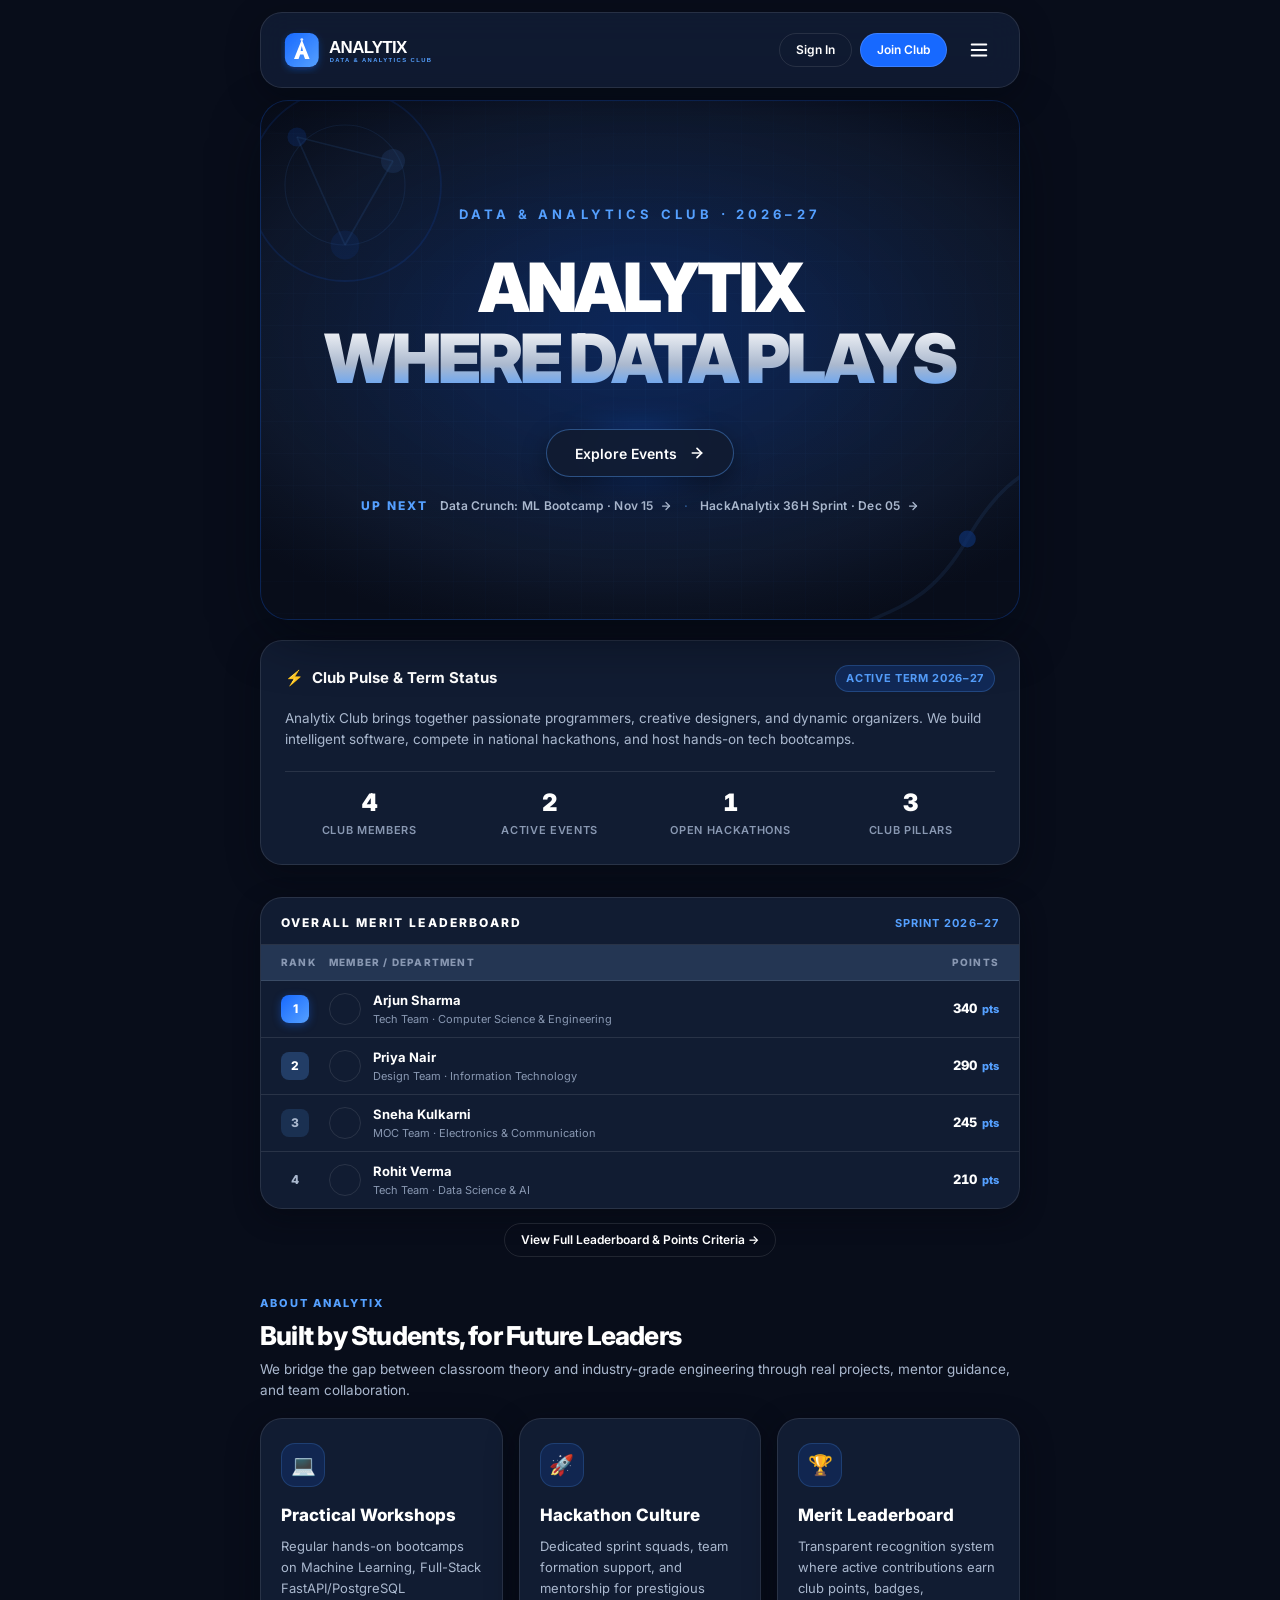
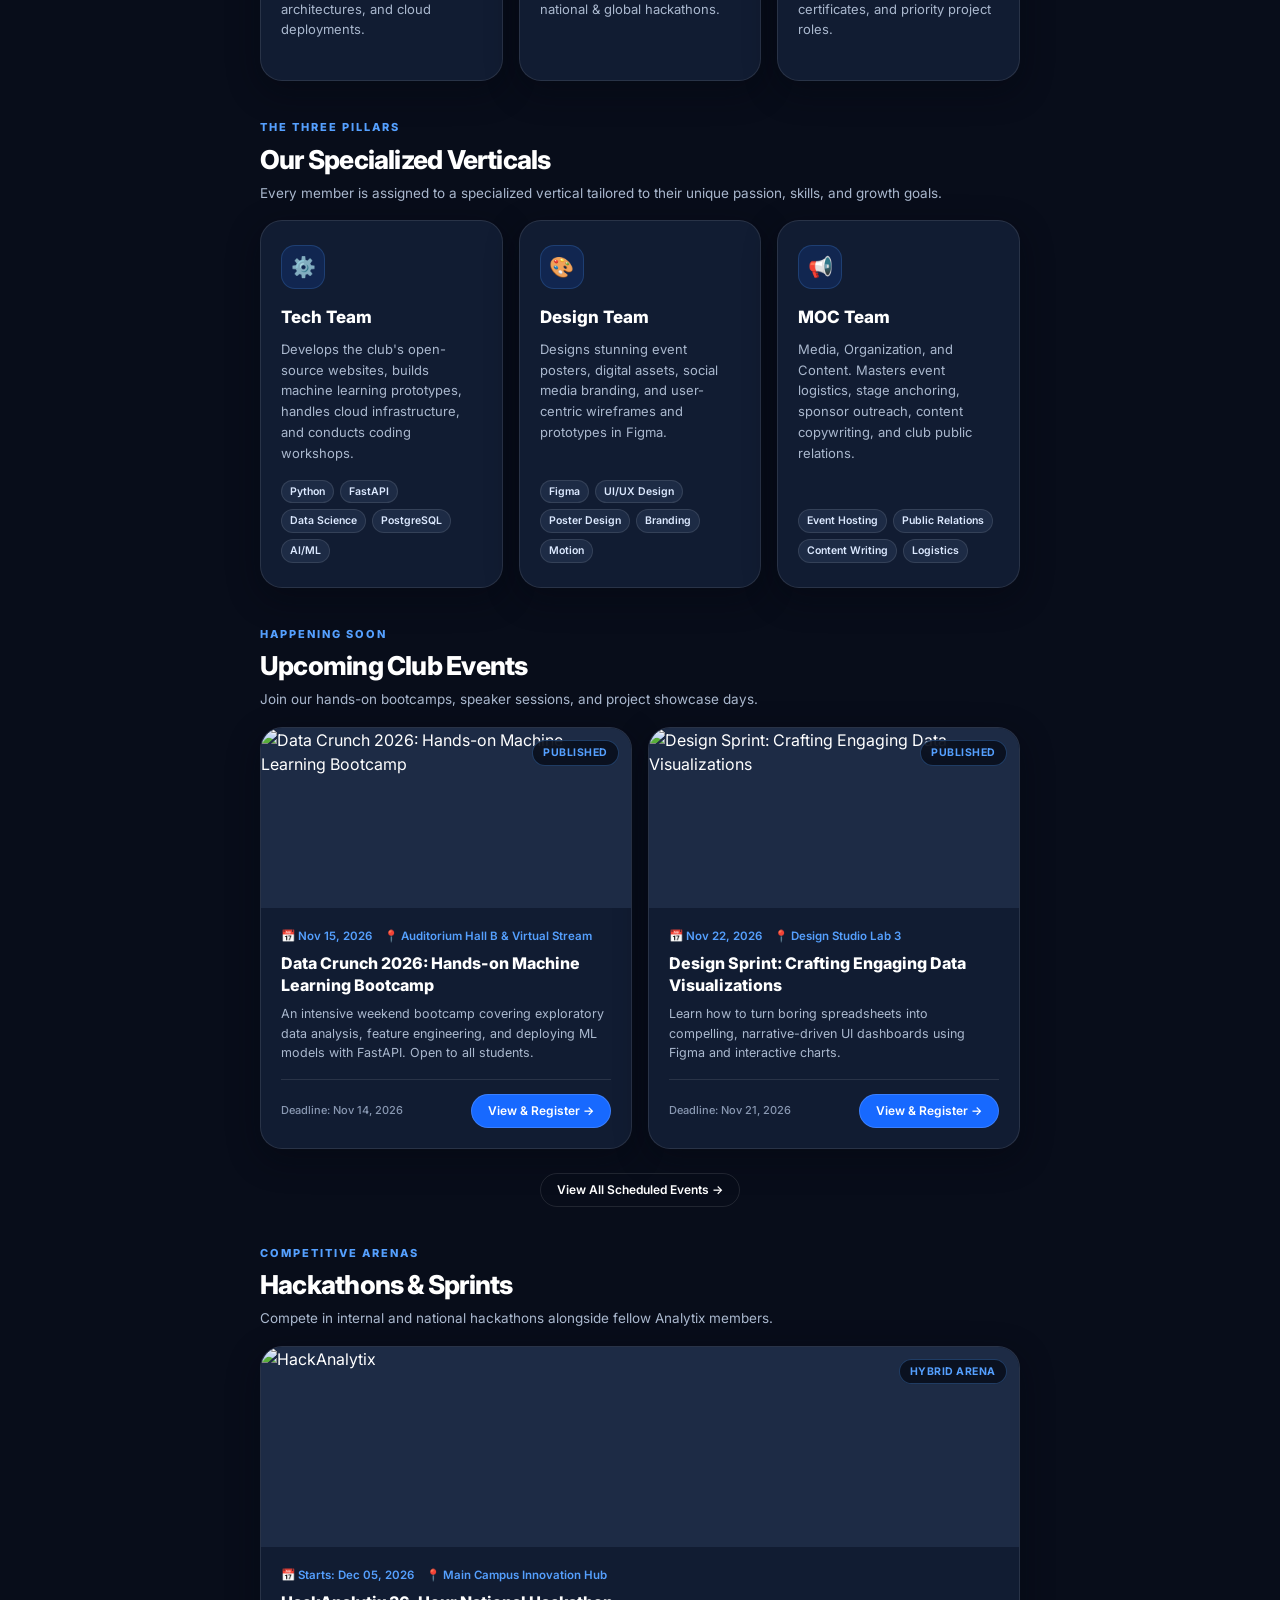
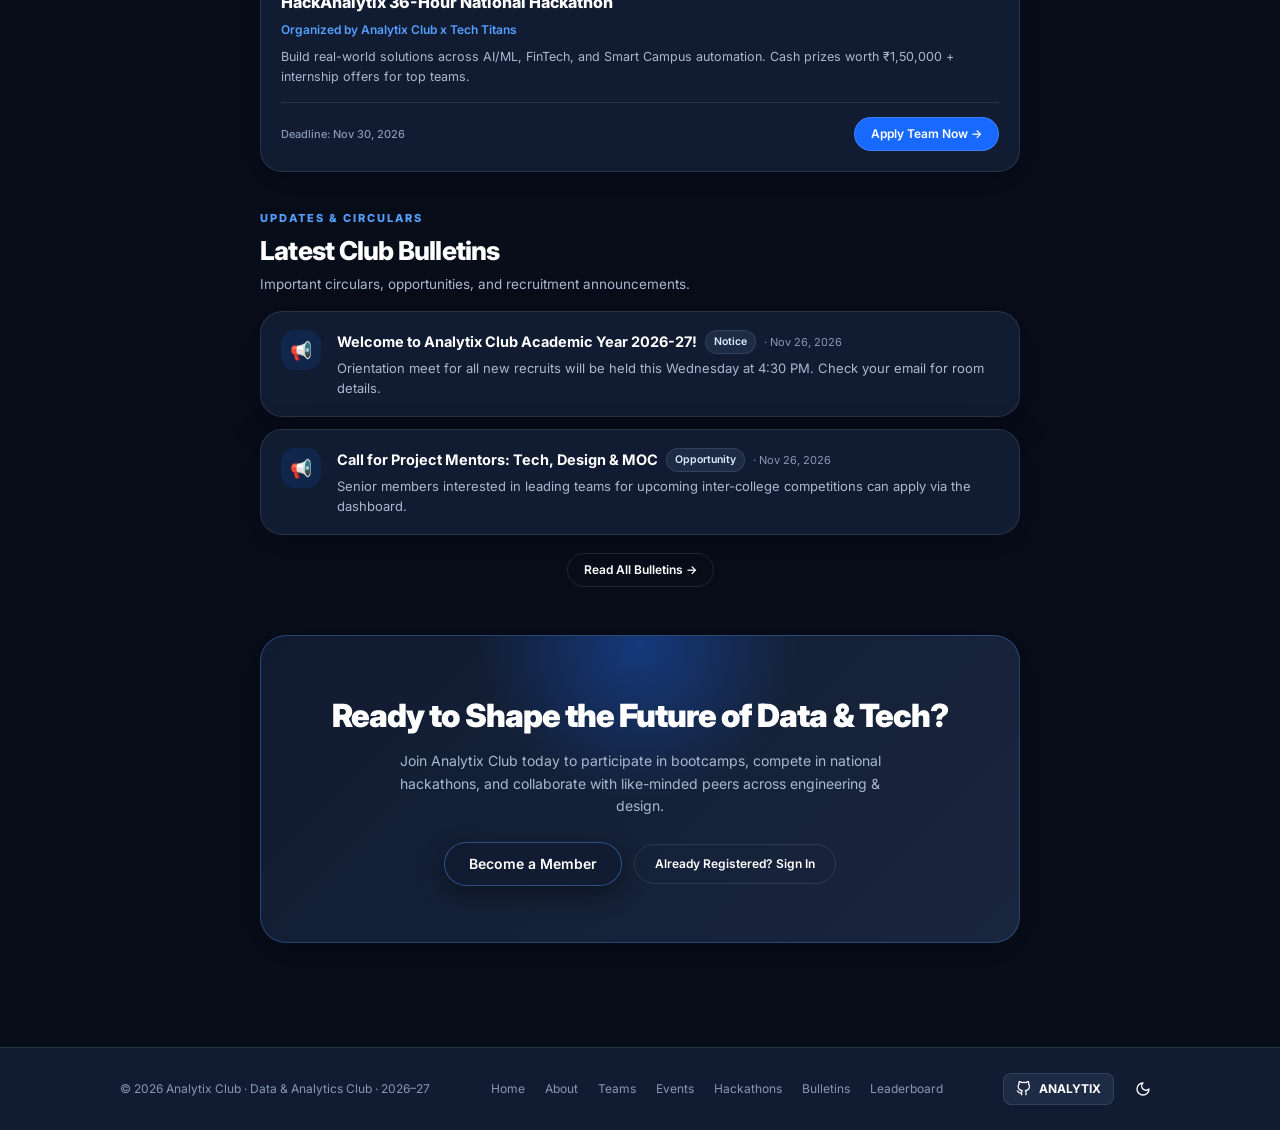
==== index.html @ ac792457 "Transform Analytix website to MVJCE Championship layout with blue tech theme" ====
<!DOCTYPE html>
<html lang="en" data-theme="dark">
<head>
  <meta charset="UTF-8">
  <meta name="viewport" content="width=device-width, initial-scale=1.0">
  <title>ANALYTIX | Data & Analytics Club · 2026–27</title>
  <meta name="description" content="Official website of Analytix Club - Where Data Turns Into Impact & Innovation. Workshops, hackathons, merit leaderboard and active student projects.">
  <link rel="icon" type="image/svg+xml" href="assets/logo-icon.svg">
  <link rel="stylesheet" href="css/style.css">
  <link rel="preconnect" href="https://fonts.googleapis.com">
  <link rel="preconnect" href="https://fonts.gstatic.com" crossorigin>
  <link href="https://fonts.googleapis.com/css2?family=Inter:wght@400;500;600;700;800;900&family=JetBrains+Mono:wght@500;700&display=swap" rel="stylesheet">
</head>
<body>

  <!-- =========================================================================
       1. STICKY PILL HEADER & FLOATING NAVIGATION (Exact MVJCE Reference Layout)
       ========================================================================= -->
  <header class="header-wrapper">
    <div class="header-container">
      <div class="header-pill">
        <!-- Logo on left -->
        <a href="index.html" class="brand-link" aria-label="Analytix Club Home">
          <img src="assets/logo.svg" alt="Analytix Club" class="brand-logo-img">
        </a>

        <!-- Right actions -->
        <div class="header-right">
          <!-- Auth action buttons (Desktop) -->
          <div class="header-auth-pills" id="nav-auth-actions">
            <a href="login.html" class="btn-sm-outline">Sign In</a>
            <a href="register.html" class="btn-sm-primary">Join Club</a>
          </div>

          <!-- Circular Navigation Toggle Button -->
          <button type="button" 
                  aria-label="Open navigation menu" 
                  aria-expanded="false" 
                  aria-controls="nav-dropdown" 
                  class="nav-toggle-btn" 
                  id="nav-toggle-btn">
            <span class="nav-toggle-icon">
              <svg xmlns="http://www.w3.org/2000/svg" width="22" height="22" viewBox="0 0 24 24" fill="none" stroke="currentColor" stroke-width="2" stroke-linecap="round" stroke-linejoin="round">
                <line x1="4" y1="12" x2="20" y2="12"></line>
                <line x1="4" y1="6" x2="20" y2="6"></line>
                <line x1="4" y1="18" x2="20" y2="18"></line>
              </svg>
            </span>
          </button>
        </div>
      </div>

      <!-- Floating Navigation Dropdown Menu (Exact MVJCE Spec) -->
      <nav id="nav-dropdown" class="nav-dropdown" aria-label="Main navigation">
        <a href="index.html" class="nav-dropdown-item active">
          <span>🏠</span> Home
        </a>
        <a href="#about" class="nav-dropdown-item">
          <span>ℹ️</span> About Analytix
        </a>
        <a href="#teams" class="nav-dropdown-item">
          <span>👥</span> The Three Pillars
        </a>
        <a href="events.html" class="nav-dropdown-item">
          <span>📅</span> Events & Workshops
        </a>
        <a href="hackathons.html" class="nav-dropdown-item">
          <span>🚀</span> Hackathons
        </a>
        <a href="announcements.html" class="nav-dropdown-item">
          <span>📢</span> Announcements
        </a>
        <a href="#leaderboard" class="nav-dropdown-item">
          <span>🏆</span> Merit Leaderboard
        </a>
        <div class="nav-dropdown-divider"></div>
        <a href="login.html" class="nav-dropdown-item">
          <span>🔑</span> Sign In
        </a>
        <a href="register.html" class="nav-dropdown-item" style="color: var(--accent-secondary); font-weight: 700;">
          <span>⚡</span> Join Club (2026–27)
        </a>
        <a href="admin-dashboard.html" class="nav-dropdown-item">
          <span>🛡️</span> Admin Portal
        </a>
      </nav>
    </div>
  </header>

  <!-- =========================================================================
       MAIN BODY CONTENT (Exact MVJCE Centered Architecture)
       ========================================================================= -->
  <main class="container" style="padding-top: 12px; padding-bottom: 48px;">

    <!-- =======================================================================
         2. HERO BANNER SECTION (Exact MVJCE Composition & Ratios)
         ======================================================================= -->
    <div class="hero-wrapper">
      <section aria-labelledby="hero-main-title" class="hero-card">
        <!-- Subtle 32px grid lines -->
        <div aria-hidden="true" class="hero-grid-pattern"></div>
        <div aria-hidden="true" class="hero-radial-shade"></div>

        <!-- Corner Watermark SVGs (Analytix Data Nodes) -->
        <div aria-hidden="true" class="hero-watermark-top">
          <svg viewBox="0 0 200 200" fill="none" xmlns="http://www.w3.org/2000/svg">
            <circle cx="100" cy="100" r="80" stroke="#1769FF" stroke-opacity="0.35" stroke-width="1.5" />
            <circle cx="100" cy="100" r="50" stroke="#55A0FF" stroke-opacity="0.25" stroke-width="1" />
            <circle cx="60" cy="60" r="8" fill="#1769FF" fill-opacity="0.4" />
            <circle cx="140" cy="80" r="10" fill="#55A0FF" fill-opacity="0.3" />
            <circle cx="100" cy="150" r="12" fill="#1769FF" fill-opacity="0.25" />
            <line x1="60" y1="60" x2="140" y2="80" stroke="#55A0FF" stroke-opacity="0.3" stroke-width="1.5" />
            <line x1="140" y1="80" x2="100" y2="150" stroke="#55A0FF" stroke-opacity="0.3" stroke-width="1.5" />
            <line x1="100" y1="150" x2="60" y2="60" stroke="#55A0FF" stroke-opacity="0.3" stroke-width="1.5" />
          </svg>
        </div>

        <div aria-hidden="true" class="hero-watermark-bottom">
          <svg viewBox="0 0 240 240" fill="none" xmlns="http://www.w3.org/2000/svg">
            <path d="M20 220 C60 160, 100 190, 140 120 C180 50, 210 80, 230 20" stroke="#55A0FF" stroke-opacity="0.25" stroke-width="2.5" stroke-linecap="round" />
            <path d="M20 220 H230 V230 H20 Z" fill="#1769FF" fill-opacity="0.1" />
            <circle cx="140" cy="120" r="6" fill="#1769FF" fill-opacity="0.7" />
            <circle cx="230" cy="20" r="6" fill="#55A0FF" fill-opacity="0.9" />
          </svg>
        </div>

        <!-- Hero Content Center -->
        <div class="hero-content">
          <p class="hero-eyebrow">DATA &amp; ANALYTICS CLUB · 2026–27</p>
          <h1 id="hero-main-title" class="hero-title">
            <span class="title-white">ANALYTIX</span>
            <span class="subtitle-gradient">WHERE DATA PLAYS</span>
          </h1>

          <!-- Hero CTA with glowing halo effect -->
          <div class="hero-cta-group">
            <div aria-hidden="true" class="btn-halo-glow"></div>
            <a href="events.html" class="btn-primary-pill" aria-label="Explore Analytix Club Events">
              <span>Explore Events</span>
              <svg xmlns="http://www.w3.org/2000/svg" width="16" height="16" viewBox="0 0 24 24" fill="none" stroke="currentColor" stroke-width="2.5" stroke-linecap="round" stroke-linejoin="round">
                <path d="M5 12h14"></path>
                <path d="m12 5 7 7-7 7"></path>
              </svg>
            </a>
          </div>

          <!-- Hero Up Next Ticker (MVJCE Spec) -->
          <div class="hero-ticker">
            <span class="ticker-tag">Up next</span>
            <a href="events.html" class="ticker-link">
              <span>Data Crunch: ML Bootcamp · Nov 15</span>
              <svg xmlns="http://www.w3.org/2000/svg" width="12" height="12" viewBox="0 0 24 24" fill="none" stroke="currentColor" stroke-width="2.5" stroke-linecap="round" stroke-linejoin="round"><path d="M5 12h14"></path><path d="m12 5 7 7-7 7"></path></svg>
            </a>
            <span class="ticker-dot">·</span>
            <a href="hackathons.html" class="ticker-link">
              <span>HackAnalytix 36H Sprint · Dec 05</span>
              <svg xmlns="http://www.w3.org/2000/svg" width="12" height="12" viewBox="0 0 24 24" fill="none" stroke="currentColor" stroke-width="2.5" stroke-linecap="round" stroke-linejoin="round"><path d="M5 12h14"></path><path d="m12 5 7 7-7 7"></path></svg>
            </a>
          </div>
        </div>
      </section>
    </div>

    <!-- =======================================================================
         3. CLUB PULSE & METRICS STRIP
         ======================================================================= -->
    <div class="content-max-w">
      <div class="pulse-card">
        <div class="pulse-header">
          <div class="pulse-title">
            <span>⚡</span> Club Pulse &amp; Term Status
          </div>
          <span class="pulse-badge">Active Term 2026–27</span>
        </div>
        <p class="pulse-desc">
          Analytix Club brings together passionate programmers, creative designers, and dynamic organizers. We build intelligent software, compete in national hackathons, and host hands-on tech bootcamps.
        </p>
        <div class="stat-grid">
          <div class="stat-box">
            <span class="stat-num" id="stat-members-count">4</span>
            <span class="stat-label">Club Members</span>
          </div>
          <div class="stat-box">
            <span class="stat-num" id="stat-events-count">2</span>
            <span class="stat-label">Active Events</span>
          </div>
          <div class="stat-box">
            <span class="stat-num" id="stat-hackathons-count">1</span>
            <span class="stat-label">Open Hackathons</span>
          </div>
          <div class="stat-box">
            <span class="stat-num" id="stat-teams-count">3</span>
            <span class="stat-label">Club Pillars</span>
          </div>
        </div>
      </div>
    </div>

    <!-- =======================================================================
         4. OVERALL MERIT LEADERBOARD (Exact MVJCE Table Spec)
         ======================================================================= -->
    <section id="leaderboard" class="section-block" aria-label="Merit Leaderboard">
      <div class="leaderboard-table-card">
        <div class="leaderboard-card-header">
          <h2 class="leaderboard-card-title">Overall Merit Leaderboard</h2>
          <span style="font-size: 11px; font-weight: 700; color: var(--accent-secondary); text-transform: uppercase; letter-spacing: 0.1em;">Sprint 2026–27</span>
        </div>

        <div class="leaderboard-columns-header">
          <span>Rank</span>
          <span>Member / Department</span>
          <span style="text-align: right;">Points</span>
        </div>

        <!-- Rendered dynamically from authentic records -->
        <div id="home-leaderboard-rows">
          <div class="leaderboard-row">
            <span class="leaderboard-rank top-1">1</span>
            <div class="leaderboard-user-info">
              <img src="https://images.unsplash.com/photo-1534528741775-53994a69daeb?w=150&auto=format&fit=crop&q=80" alt="Arjun Sharma" class="leaderboard-avatar">
              <div class="leaderboard-names">
                <span class="leaderboard-member-name">Arjun Sharma (Club Lead)</span>
                <span class="leaderboard-member-dept">Tech Team · Computer Science &amp; Engineering</span>
              </div>
            </div>
            <span class="leaderboard-points">340 <span>pts</span></span>
          </div>
          <div class="leaderboard-row">
            <span class="leaderboard-rank top-2">2</span>
            <div class="leaderboard-user-info">
              <img src="https://images.unsplash.com/photo-1494790108377-be9c29b29330?w=150&auto=format&fit=crop&q=80" alt="Priya Nair" class="leaderboard-avatar">
              <div class="leaderboard-names">
                <span class="leaderboard-member-name">Priya Nair</span>
                <span class="leaderboard-member-dept">Design Team · Information Technology</span>
              </div>
            </div>
            <span class="leaderboard-points">290 <span>pts</span></span>
          </div>
          <div class="leaderboard-row">
            <span class="leaderboard-rank top-3">3</span>
            <div class="leaderboard-user-info">
              <img src="https://images.unsplash.com/photo-1438761681033-6461ffad8d80?w=150&auto=format&fit=crop&q=80" alt="Sneha Kulkarni" class="leaderboard-avatar">
              <div class="leaderboard-names">
                <span class="leaderboard-member-name">Sneha Kulkarni</span>
                <span class="leaderboard-member-dept">MOC Team · Electronics &amp; Communication</span>
              </div>
            </div>
            <span class="leaderboard-points">245 <span>pts</span></span>
          </div>
          <div class="leaderboard-row">
            <span class="leaderboard-rank">4</span>
            <div class="leaderboard-user-info">
              <img src="https://images.unsplash.com/photo-1507003211169-0a1dd7228f2d?w=150&auto=format&fit=crop&q=80" alt="Rohit Verma" class="leaderboard-avatar">
              <div class="leaderboard-names">
                <span class="leaderboard-member-name">Rohit Verma</span>
                <span class="leaderboard-member-dept">Tech Team · Data Science &amp; AI</span>
              </div>
            </div>
            <span class="leaderboard-points">210 <span>pts</span></span>
          </div>
        </div>
      </div>
      <div style="text-align: center; margin-top: 14px;">
        <a href="leaderboard.html" class="btn-sm-outline">View Full Leaderboard &amp; Points Criteria →</a>
      </div>
    </section>

    <!-- =======================================================================
         5. ABOUT ANALYTIX (Club Values & Mission)
         ======================================================================= -->
    <section id="about" class="section-block" aria-labelledby="about-title">
      <div class="section-head">
        <span class="section-tagline">About Analytix</span>
        <h2 id="about-title" class="section-heading">Built by Students, for Future Leaders</h2>
        <p class="section-subtext">
          We bridge the gap between classroom theory and industry-grade engineering through real projects, mentor guidance, and team collaboration.
        </p>
      </div>

      <div class="teams-grid">
        <div class="team-card">
          <div class="team-icon-badge">💻</div>
          <h3 class="team-name">Practical Workshops</h3>
          <p class="team-desc">Regular hands-on bootcamps on Machine Learning, Full-Stack FastAPI/PostgreSQL architectures, and cloud deployments.</p>
        </div>
        <div class="team-card">
          <div class="team-icon-badge">🚀</div>
          <h3 class="team-name">Hackathon Culture</h3>
          <p class="team-desc">Dedicated sprint squads, team formation support, and mentorship for prestigious national &amp; global hackathons.</p>
        </div>
        <div class="team-card">
          <div class="team-icon-badge">🏆</div>
          <h3 class="team-name">Merit Leaderboard</h3>
          <p class="team-desc">Transparent recognition system where active contributions earn club points, badges, certificates, and priority project roles.</p>
        </div>
      </div>
    </section>

    <!-- =======================================================================
         6. THE THREE PILLARS (Our Club Teams)
         ======================================================================= -->
    <section id="teams" class="section-block" aria-labelledby="teams-title">
      <div class="section-head">
        <span class="section-tagline">The Three Pillars</span>
        <h2 id="teams-title" class="section-heading">Our Specialized Verticals</h2>
        <p class="section-subtext">
          Every member is assigned to a specialized vertical tailored to their unique passion, skills, and growth goals.
        </p>
      </div>

      <div class="teams-grid">
        <!-- Tech Team -->
        <div class="team-card">
          <div class="team-icon-badge">⚙️</div>
          <h3 class="team-name">Tech Team</h3>
          <p class="team-desc">
            Develops the club's open-source websites, builds machine learning prototypes, handles cloud infrastructure, and conducts coding workshops.
          </p>
          <div class="team-skills-row">
            <span class="skill-tag">Python</span>
            <span class="skill-tag">FastAPI</span>
            <span class="skill-tag">Data Science</span>
            <span class="skill-tag">PostgreSQL</span>
            <span class="skill-tag">AI/ML</span>
          </div>
        </div>

        <!-- Design Team -->
        <div class="team-card">
          <div class="team-icon-badge">🎨</div>
          <h3 class="team-name">Design Team</h3>
          <p class="team-desc">
            Designs stunning event posters, digital assets, social media branding, and user-centric wireframes and prototypes in Figma.
          </p>
          <div class="team-skills-row">
            <span class="skill-tag">Figma</span>
            <span class="skill-tag">UI/UX Design</span>
            <span class="skill-tag">Poster Design</span>
            <span class="skill-tag">Branding</span>
            <span class="skill-tag">Motion</span>
          </div>
        </div>

        <!-- MOC Team -->
        <div class="team-card">
          <div class="team-icon-badge">📢</div>
          <h3 class="team-name">MOC Team</h3>
          <p class="team-desc">
            Media, Organization, and Content. Masters event logistics, stage anchoring, sponsor outreach, content copywriting, and club public relations.
          </p>
          <div class="team-skills-row">
            <span class="skill-tag">Event Hosting</span>
            <span class="skill-tag">Public Relations</span>
            <span class="skill-tag">Content Writing</span>
            <span class="skill-tag">Logistics</span>
          </div>
        </div>
      </div>
    </section>

    <!-- =======================================================================
         7. UPCOMING EVENTS & WORKSHOPS (MVJCE Cards Grid)
         ======================================================================= -->
    <section id="events" class="section-block" aria-labelledby="events-title">
      <div class="section-head">
        <span class="section-tagline">Happening Soon</span>
        <h2 id="events-title" class="section-heading">Upcoming Club Events</h2>
        <p class="section-subtext">Join our hands-on bootcamps, speaker sessions, and project showcase days.</p>
      </div>

      <div class="cards-grid-2" id="home-events-grid">
        <!-- Populated via API -->
        <div class="event-item-card">
          <div class="event-item-thumb">
            <img src="https://images.unsplash.com/photo-1551288049-bebda4e38f71?w=800&auto=format&fit=crop&q=80" class="event-item-img" alt="Data Crunch 2026">
            <span class="event-item-badge">Published</span>
          </div>
          <div class="event-item-body">
            <div class="event-item-meta">
              <span>📅 Nov 15, 2026</span>
              <span>📍 Auditorium Hall B</span>
            </div>
            <h3 class="event-item-title">Data Crunch 2026: Hands-on Machine Learning Bootcamp</h3>
            <p class="event-item-desc">An intensive weekend bootcamp covering exploratory data analysis, feature engineering, and deploying ML models with FastAPI.</p>
            <div class="event-item-footer">
              <span class="event-item-deadline">Deadline: Nov 14, 2026</span>
              <a href="events.html" class="btn-sm-primary">View &amp; Register →</a>
            </div>
          </div>
        </div>

        <div class="event-item-card">
          <div class="event-item-thumb">
            <img src="https://images.unsplash.com/photo-1542744094-3a31f272c490?w=800&auto=format&fit=crop&q=80" class="event-item-img" alt="Design Sprint">
            <span class="event-item-badge">Published</span>
          </div>
          <div class="event-item-body">
            <div class="event-item-meta">
              <span>📅 Nov 22, 2026</span>
              <span>📍 Design Studio Lab 3</span>
            </div>
            <h3 class="event-item-title">Design Sprint: Crafting Engaging Data Visualizations</h3>
            <p class="event-item-desc">Learn how to turn boring spreadsheets into compelling, narrative-driven UI dashboards using Figma and interactive charts.</p>
            <div class="event-item-footer">
              <span class="event-item-deadline">Deadline: Nov 21, 2026</span>
              <a href="events.html" class="btn-sm-primary">View &amp; Register →</a>
            </div>
          </div>
        </div>
      </div>

      <div style="text-align: center; margin-top: 24px;">
        <a href="events.html" class="btn-sm-outline">View All Scheduled Events →</a>
      </div>
    </section>

    <!-- =======================================================================
         8. HACKATHONS & CODING ARENAS
         ======================================================================= -->
    <section id="hackathons" class="section-block" aria-labelledby="hackathons-title">
      <div class="section-head">
        <span class="section-tagline">Competitive Arenas</span>
        <h2 id="hackathons-title" class="section-heading">Hackathons &amp; Sprints</h2>
        <p class="section-subtext">Compete in internal and national hackathons alongside fellow Analytix members.</p>
      </div>

      <div class="event-item-card">
        <div class="event-item-thumb" style="height: 200px;">
          <img src="https://images.unsplash.com/photo-1504384308090-c894fdcc538d?w=800&auto=format&fit=crop&q=80" class="event-item-img" alt="HackAnalytix">
          <span class="event-item-badge">HYBRID ARENA</span>
        </div>
        <div class="event-item-body">
          <div class="event-item-meta">
            <span>📅 Starts: Dec 05, 2026</span>
            <span>📍 Main Campus Innovation Hub</span>
          </div>
          <h3 class="event-item-title">HackAnalytix 36-Hour National Hackathon</h3>
          <div style="font-size: 12px; font-weight: 600; color: var(--accent-secondary); margin-bottom: 8px;">Organized by Analytix Club x Tech Titans</div>
          <p class="event-item-desc">Build real-world solutions across AI/ML, FinTech, and Smart Campus automation. Cash prizes worth ₹1,50,000 + internship offers for top teams.</p>
          <div class="event-item-footer">
            <span class="event-item-deadline">Deadline: Nov 30, 2026</span>
            <a href="hackathons.html" class="btn-sm-primary">Apply Team Now →</a>
          </div>
        </div>
      </div>
    </section>

    <!-- =======================================================================
         9. OFFICIAL ANNOUNCEMENTS & NOTICES
         ======================================================================= -->
    <section id="announcements" class="section-block" aria-labelledby="announcements-title">
      <div class="section-head">
        <span class="section-tagline">Updates &amp; Circulars</span>
        <h2 id="announcements-title" class="section-heading">Latest Club Bulletins</h2>
        <p class="section-subtext">Important circulars, opportunities, and recruitment announcements.</p>
      </div>

      <div id="home-announcements-list">
        <!-- Rendered dynamically -->
        <div class="announcement-item-card">
          <div class="announcement-icon-wrap">📢</div>
          <div class="announcement-main">
            <div class="announcement-top-row">
              <h4 class="announcement-title-txt">Welcome to Analytix Club Academic Year 2026-27!</h4>
              <span class="skill-tag">Notice</span>
              <span class="announcement-date-txt">· Nov 26, 2026</span>
            </div>
            <p class="announcement-desc-txt">Orientation meet for all new recruits will be held this Wednesday at 4:30 PM. Check your email for room details.</p>
          </div>
        </div>

        <div class="announcement-item-card">
          <div class="announcement-icon-wrap">📢</div>
          <div class="announcement-main">
            <div class="announcement-top-row">
              <h4 class="announcement-title-txt">Call for Project Mentors: Tech, Design &amp; MOC</h4>
              <span class="skill-tag">Opportunity</span>
              <span class="announcement-date-txt">· Nov 26, 2026</span>
            </div>
            <p class="announcement-desc-txt">Senior members interested in leading teams for upcoming inter-college competitions can apply via the dashboard.</p>
          </div>
        </div>
      </div>

      <div style="text-align: center; margin-top: 18px;">
        <a href="announcements.html" class="btn-sm-outline">Read All Bulletins →</a>
      </div>
    </section>

    <!-- =======================================================================
         10. JOIN CLUB CTA BANNER
         ======================================================================= -->
    <div class="content-max-w" style="margin-top: 48px;">
      <div class="cta-banner-card">
        <div aria-hidden="true" class="cta-banner-glow"></div>
        <h2 class="cta-banner-title">Ready to Shape the Future of Data &amp; Tech?</h2>
        <p class="cta-banner-sub">
          Join Analytix Club today to participate in bootcamps, compete in national hackathons, and collaborate with like-minded peers across engineering &amp; design.
        </p>
        <div class="cta-actions">
          <a href="register.html" class="btn-primary-pill" style="min-height: 44px; padding: 10px 24px;">Become a Member</a>
          <a href="login.html" class="btn-sm-outline" style="padding: 10px 20px;">Already Registered? Sign In</a>
        </div>
      </div>
    </div>

  </main>

  <!-- =========================================================================
       11. FOOTER (Exact MVJCE Reference Layout)
       ========================================================================= -->
  <footer class="footer-wrapper">
    <div class="container footer-inner">
      <span>&copy; 2026 Analytix Club · Data &amp; Analytics Club · 2026–27</span>

      <nav class="footer-nav" aria-label="Footer navigation">
        <a href="index.html">Home</a>
        <a href="#about">About</a>
        <a href="#teams">Teams</a>
        <a href="events.html">Events</a>
        <a href="hackathons.html">Hackathons</a>
        <a href="announcements.html">Bulletins</a>
        <a href="leaderboard.html">Leaderboard</a>
      </nav>

      <div style="display: flex; align-items: center; gap: 12px;">
        <!-- Social link pill -->
        <a href="https://github.com/sathushetty7/club_website" target="_blank" rel="noopener noreferrer" class="footer-social-btn" aria-label="Analytix GitHub">
          <svg xmlns="http://www.w3.org/2000/svg" width="15" height="15" viewBox="0 0 24 24" fill="none" stroke="currentColor" stroke-width="2" stroke-linecap="round" stroke-linejoin="round">
            <path d="M9 19c-5 1.5-5-2.5-7-3m14 6v-3.87a3.37 3.37 0 0 0-.94-2.61c3.14-.35 6.44-1.54 6.44-7A5.44 5.44 0 0 0 20 4.77 5.07 5.07 0 0 0 19.91 1S18.73.65 16 2.48a13.38 13.38 0 0 0-7 0C6.27.65 5.09 1 5.09 1A5.07 5.07 0 0 0 5 4.77a5.44 5.44 0 0 0-1.5 3.78c0 5.42 3.3 6.61 6.44 7A3.37 3.37 0 0 0 9 18.13V22"></path>
          </svg>
          <span>ANALYTIX</span>
        </a>

        <!-- Dark / Light Mode Toggle Button (MVJCE Spec) -->
        <button type="button" 
                id="theme-toggle-btn"
                aria-label="Toggle visual theme" 
                title="Toggle visual theme"
                class="nav-toggle-btn" 
                style="width: 34px; height: 34px;">
          <svg xmlns="http://www.w3.org/2000/svg" width="16" height="16" viewBox="0 0 24 24" fill="none" stroke="currentColor" stroke-width="2" stroke-linecap="round" stroke-linejoin="round">
            <path d="M12 3a6 6 0 0 0 9 9 9 9 0 1 1-9-9Z"></path>
          </svg>
        </button>
      </div>
    </div>
  </footer>

  <!-- Scripts -->
  <script src="js/api.js"></script>
  <script src="js/auth.js"></script>
  <script src="js/events.js"></script>
</body>
</html>
---- css/style.css ----
/**
 * ANALYTIX CLUB - CORE DESIGN SYSTEM & STYLESHEET
 * Replicating MVJCE Championship visual layout with Analytix Brand & Theme Tokens
 * Theme: Midnight Navy (#080D1A) + Electric Blue (#1769FF) + White (#FFFFFF)
 * Strict Requirement: Absolutely NO green/teal, no galaxy/neon excess.
 */

:root {
  /* Core Theme Tokens */
  --bg: #080D1A;
  --bg-secondary: #111C32;
  --surface: #111C32;
  --surface-card: #1D2B45;
  --surface-raised: #243653;
  --line: rgba(255, 255, 255, 0.10);
  --border: rgba(255, 255, 255, 0.10);

  --accent: #1769FF;
  --accent-secondary: #55A0FF;
  --accent-soft: rgba(23, 105, 255, 0.12);
  --accent-soft-solid: #DCE9FF;
  --accent-hover: #1054d4;
  --accent-glow: rgba(23, 105, 255, 0.40);

  --text: #FFFFFF;
  --text-primary: #FFFFFF;
  --text-secondary: #AAB8CE;
  --muted: #8998B2;

  --button-bg: #1769FF;
  --button-text: #FFFFFF;

  /* Semantic status tokens (Blue / Navy / Neutral, NO GREEN) */
  --status-active: #1769FF;
  --status-approved-bg: rgba(23, 105, 255, 0.18);
  --status-approved-text: #55A0FF;
  --status-pending-bg: rgba(85, 160, 255, 0.15);
  --status-pending-text: #DCE9FF;
  --status-error-bg: rgba(239, 68, 68, 0.15);
  --status-error-text: #F87171;

  /* Typography */
  --font-sans: 'Inter', -apple-system, BlinkMacSystemFont, "Segoe UI", Roboto, "Helvetica Neue", Arial, sans-serif;
  --font-mono: 'JetBrains Mono', ui-monospace, SFMono-Regular, Menlo, Monaco, Consolas, monospace;

  /* Radii */
  --radius-xs: 4px;
  --radius-sm: 8px;
  --radius-md: 14px;
  --radius-lg: 20px;
  --radius-xl: 22px;
  --radius-2xl: 26px;
  --radius-3xl: 28px;
  --radius-full: 9999px;

  /* Shadows */
  --shadow-subtle: 0 4px 16px rgba(0, 0, 0, 0.25);
  --shadow-card: 0 10px 32px rgba(4, 7, 15, 0.45);
  --shadow-popover: 0 14px 36px rgba(0, 0, 0, 0.65);
  --shadow-hero: 0 20px 60px -15px rgba(4, 7, 15, 0.85);
  --shadow-glow: 0 0 25px rgba(23, 105, 255, 0.32);

  /* Transitions */
  --transition-fast: 0.15s cubic-bezier(0, 0, 0.2, 1);
  --transition-normal: 0.25s cubic-bezier(0, 0, 0.2, 1);
  --transition-slow: 0.4s cubic-bezier(0.16, 1, 0.3, 1);
}

/* Base Reset & Defaults */
*, *::before, *::after {
  box-sizing: border-box;
  margin: 0;
  padding: 0;
}

html {
  font-family: var(--font-sans);
  background-color: var(--bg);
  color: var(--text);
  scroll-behavior: smooth;
  -webkit-font-smoothing: antialiased;
  -moz-osx-font-smoothing: grayscale;
}

body {
  min-height: 100vh;
  background-color: var(--bg);
  color: var(--text);
  line-height: 1.5;
  overflow-x: hidden;
  position: relative;
}

a {
  color: inherit;
  text-decoration: none;
}

button {
  font-family: inherit;
  background: none;
  border: none;
  cursor: pointer;
}

img, svg {
  display: block;
  max-width: 100%;
}

/* Layout Containers */
.container {
  width: 100%;
  max-width: 1088px;
  margin-left: auto;
  margin-right: auto;
  padding-left: 16px;
  padding-right: 16px;
}

@media (min-width: 640px) {
  .container {
    padding-left: 24px;
    padding-right: 24px;
  }
}

.content-max-w {
  max-width: 760px;
  margin-left: auto;
  margin-right: auto;
}

/* Header & Navigation (Exact MVJCE Sticky Pill) */
.header-wrapper {
  position: sticky;
  top: 0;
  z-index: 50;
  padding: 12px 12px 0 12px;
}

@media (min-width: 640px) {
  .header-wrapper {
    padding: 12px 20px 0 20px;
  }
}

.header-container {
  position: relative;
  margin-left: auto;
  margin-right: auto;
  width: 100%;
  max-width: 760px;
}

.header-pill {
  display: flex;
  height: 68px;
  align-items: center;
  justify-content: space-between;
  border-radius: var(--radius-xl);
  border: 1px solid var(--line);
  background-color: rgba(17, 28, 50, 0.92);
  padding-left: 16px;
  padding-right: 16px;
  box-shadow: 0 10px 32px rgba(4, 7, 15, 0.35);
  backdrop-filter: blur(16px);
  -webkit-backdrop-filter: blur(16px);
  transition: border-color var(--transition-fast);
}

@media (min-width: 640px) {
  .header-pill {
    height: 76px;
    padding-left: 20px;
    padding-right: 20px;
  }
}

.brand-link {
  display: flex;
  height: 100%;
  align-items: center;
  gap: 12px;
  min-width: 0;
}

.brand-logo-img {
  height: 44px;
  width: auto;
  object-fit: contain;
}

@media (min-width: 640px) {
  .brand-logo-img {
    height: 52px;
  }
}

.header-right {
  display: flex;
  align-items: center;
  gap: 12px;
}

/* Header quick auth desktop buttons */
.header-auth-pills {
  display: none;
  align-items: center;
  gap: 8px;
}

@media (min-width: 640px) {
  .header-auth-pills {
    display: flex;
  }
}

.nav-toggle-btn {
  display: flex;
  width: 40px;
  height: 40px;
  flex-shrink: 0;
  align-items: center;
  justify-content: center;
  border-radius: var(--radius-full);
  color: var(--text);
  transition: background-color var(--transition-fast), transform var(--transition-fast);
}

.nav-toggle-btn:hover {
  background-color: var(--surface-raised);
}

.nav-toggle-btn:focus-visible {
  outline: none;
  box-shadow: 0 0 0 2px var(--accent);
}

.nav-toggle-icon {
  display: flex;
  align-items: center;
  justify-content: center;
  transition: transform 0.3s cubic-bezier(0.34, 1.56, 0.64, 1);
}

.nav-toggle-btn.active .nav-toggle-icon {
  transform: rotate(90deg);
}

/* Floating Navigation Dropdown (Exact MVJCE Spec) */
.nav-dropdown {
  position: absolute;
  right: 0;
  top: calc(100% + 8px);
  z-index: 60;
  width: min(260px, calc(100vw - 24px));
  overflow: hidden;
  border-radius: var(--radius-lg);
  border: 1px solid var(--line);
  background-color: var(--surface);
  padding: 8px;
  box-shadow: var(--shadow-popover);
  transform-origin: top right;
  opacity: 0;
  transform: translateY(-8px) scale(0.96);
  pointer-events: none;
  transition: opacity 0.18s cubic-bezier(0.22, 1, 0.36, 1), transform 0.18s cubic-bezier(0.22, 1, 0.36, 1);
}

.nav-dropdown.open {
  opacity: 1;
  transform: translateY(0) scale(1);
  pointer-events: auto;
}

.nav-dropdown-item {
  display: flex;
  align-items: center;
  gap: 10px;
  padding: 10px 14px;
  border-radius: var(--radius-md);
  font-size: 13px;
  font-weight: 600;
  color: var(--text-secondary);
  transition: background-color var(--transition-fast), color var(--transition-fast), transform var(--transition-fast);
}

.nav-dropdown-item:hover {
  background-color: var(--surface-raised);
  color: var(--text);
  transform: translateX(2px);
}

.nav-dropdown-item.active {
  background-color: var(--accent-soft);
  color: var(--accent-secondary);
  font-weight: 700;
}

.nav-dropdown-divider {
  height: 1px;
  background-color: var(--line);
  margin: 6px 0;
}

/* Hero Section (Exact MVJCE Banner Composition) */
.hero-wrapper {
  position: relative;
  width: 100%;
  max-width: 760px;
  margin: 0 auto;
}

.hero-card {
  position: relative;
  isolation: isolate;
  display: flex;
  min-height: 460px;
  width: 100%;
  flex-direction: column;
  align-items: center;
  justify-content: center;
  overflow: hidden;
  border-radius: var(--radius-3xl);
  border: 1px solid rgba(23, 105, 255, 0.25);
  padding: 48px 20px;
  text-align: center;
  color: #FFFFFF;
  background: radial-gradient(ellipse 70% 60% at 50% 45%, rgba(23, 105, 255, 0.28) 0%, rgba(17, 28, 50, 0.95) 75%, #080D1A 100%);
  box-shadow: var(--shadow-hero);
  transition: all 0.5s ease-out;
}

@media (min-width: 640px) {
  .hero-card {
    min-height: 520px;
    padding: 64px 48px;
    border-radius: var(--radius-3xl);
  }
}

.hero-card:hover {
  transform: translateY(-4px);
  border-color: rgba(85, 160, 255, 0.45);
  box-shadow: 0 24px 70px -10px rgba(23, 105, 255, 0.35);
}

.hero-card:active {
  transform: translateY(0) scale(0.995);
}

/* Background Subtle Grid */
.hero-grid-pattern {
  position: absolute;
  inset: 0;
  pointer-events: none;
  opacity: 0.65;
  background-image: 
    linear-gradient(to right, rgba(85, 160, 255, 0.04) 1px, transparent 1px),
    linear-gradient(to bottom, rgba(85, 160, 255, 0.04) 1px, transparent 1px);
  background-size: 32px 32px;
}

.hero-radial-shade {
  position: absolute;
  inset: 0;
  pointer-events: none;
  background: radial-gradient(ellipse at center, transparent 30%, rgba(8, 13, 26, 0.45) 100%);
}

/* Decorative Watermark SVGs in Corners */
.hero-watermark-top {
  position: absolute;
  top: -24px;
  left: -24px;
  z-index: 1;
  width: 190px;
  opacity: 0.35;
  pointer-events: none;
  transition: all 0.7s ease-out;
}

@media (min-width: 640px) {
  .hero-watermark-top {
    top: -36px;
    left: -36px;
    width: 240px;
  }
}

.hero-card:hover .hero-watermark-top {
  transform: rotate(6deg) scale(1.05);
  opacity: 0.55;
}

.hero-watermark-bottom {
  position: absolute;
  bottom: -60px;
  right: -60px;
  z-index: 1;
  width: 260px;
  opacity: 0.35;
  pointer-events: none;
  transition: all 0.7s ease-out;
}

@media (min-width: 640px) {
  .hero-watermark-bottom {
    bottom: -90px;
    right: -90px;
    width: 340px;
  }
}

.hero-card:hover .hero-watermark-bottom {
  transform: rotate(-6deg) scale(1.05);
  opacity: 0.55;
}

.hero-content {
  position: relative;
  z-index: 20;
  margin: 0 auto;
  display: flex;
  width: 100%;
  max-width: 640px;
  flex-direction: column;
  align-items: center;
  text-align: center;
}

.hero-eyebrow {
  margin-bottom: 24px;
  user-select: none;
  font-size: 11px;
  font-weight: 700;
  text-transform: uppercase;
  letter-spacing: 0.28em;
  color: var(--accent-secondary);
}

@media (min-width: 640px) {
  .hero-eyebrow {
    font-size: 13px;
    letter-spacing: 0.32em;
    margin-bottom: 28px;
  }
}

.hero-title {
  width: 100%;
  font-size: clamp(2rem, 6.1vw, 4.25rem);
  font-weight: 900;
  text-transform: uppercase;
  line-height: 1.04;
  letter-spacing: -0.045em;
  color: #FFFFFF;
}

.hero-title .title-white {
  display: block;
  white-space: nowrap;
}

.subtitle-gradient {
  display: block;
  background: linear-gradient(180deg, #FFFFFF 0%, #AAB8CE 60%, #55A0FF 100%);
  -webkit-background-clip: text;
  -webkit-text-fill-color: transparent;
}

.hero-cta-group {
  position: relative;
  z-index: 10;
  margin-top: 36px;
}

.btn-halo-glow {
  position: absolute;
  inset: -6px;
  border-radius: var(--radius-full);
  background: radial-gradient(circle, var(--accent) 0%, transparent 70%);
  opacity: 0.35;
  filter: blur(14px);
  pointer-events: none;
  transition: all 0.3s ease-out;
}

.hero-card:hover .btn-halo-glow {
  transform: scale(1.25);
  opacity: 0.8;
}

.btn-primary-pill {
  position: relative;
  display: inline-flex;
  min-height: 48px;
  align-items: center;
  gap: 12px;
  border-radius: var(--radius-full);
  border: 1px solid rgba(85, 160, 255, 0.40);
  background-color: rgba(17, 28, 50, 0.95);
  padding: 12px 28px;
  font-size: 14px;
  font-weight: 600;
  color: #FFFFFF;
  box-shadow: 0 8px 24px rgba(0, 0, 0, 0.4);
  transition: all 0.3s ease-out;
}

.btn-primary-pill:hover {
  transform: translateY(-2px);
  border-color: var(--accent-secondary);
  background-color: var(--surface-card);
  box-shadow: 0 0 25px rgba(23, 105, 255, 0.35);
}

.btn-primary-pill:active {
  transform: translateY(0) scale(0.97);
}

.btn-primary-pill:focus-visible {
  outline: none;
  box-shadow: 0 0 0 2px var(--accent-secondary), 0 0 0 4px var(--bg);
}

/* "Up Next" / Pulse Bar */
.hero-ticker {
  margin-top: 20px;
  display: flex;
  max-width: 100%;
  flex-wrap: wrap;
  align-items: center;
  justify-content: center;
  gap: 8px 12px;
  font-size: 11px;
  font-weight: 600;
  letter-spacing: 0.02em;
  color: rgba(255, 255, 255, 0.70);
}

@media (min-width: 640px) {
  .hero-ticker {
    font-size: 12px;
  }
}

.ticker-tag {
  font-weight: 800;
  text-transform: uppercase;
  letter-spacing: 0.16em;
  color: var(--accent-secondary);
}

.ticker-link {
  display: inline-flex;
  align-items: center;
  gap: 6px;
  color: var(--text-secondary);
  transition: color var(--transition-fast);
}

.ticker-link:hover {
  color: #FFFFFF;
}

.ticker-dot {
  color: rgba(85, 160, 255, 0.45);
}

/* Club Pulse & Stats Strip (matching reference component card) */
.pulse-card {
  border-radius: var(--radius-xl);
  border: 1px solid var(--line);
  background-color: var(--surface);
  box-shadow: var(--shadow-card);
  padding: 24px;
  margin-top: 20px;
  transition: border-color var(--transition-fast);
}

.pulse-header {
  display: flex;
  align-items: center;
  justify-content: space-between;
  margin-bottom: 16px;
}

.pulse-title {
  font-weight: 700;
  color: #FFFFFF;
  font-size: 15px;
  display: flex;
  align-items: center;
  gap: 8px;
}

.pulse-badge {
  display: inline-flex;
  align-items: center;
  padding: 4px 10px;
  border-radius: var(--radius-full);
  font-size: 11px;
  font-weight: 700;
  text-transform: uppercase;
  letter-spacing: 0.06em;
  background-color: var(--status-approved-bg);
  color: var(--status-approved-text);
  border: 1px solid rgba(85, 160, 255, 0.25);
}

.pulse-desc {
  color: var(--text-secondary);
  font-size: 13.5px;
  line-height: 1.6;
  margin-bottom: 20px;
}

.stat-grid {
  display: grid;
  grid-template-columns: repeat(4, 1fr);
  gap: 12px;
  border-top: 1px solid var(--line);
  padding-top: 18px;
}

@media (max-width: 540px) {
  .stat-grid {
    grid-template-columns: repeat(2, 1fr);
    gap: 16px;
  }
}

.stat-box {
  text-align: center;
}

.stat-num {
  display: block;
  font-size: 24px;
  font-weight: 900;
  color: #FFFFFF;
  line-height: 1.1;
  font-variant-numeric: tabular-nums;
}

.stat-label {
  font-size: 11px;
  font-weight: 600;
  color: var(--muted);
  text-transform: uppercase;
  letter-spacing: 0.06em;
  margin-top: 4px;
}

/* Sections & Typography */
.section-block {
  width: 100%;
  max-width: 760px;
  margin: 32px auto 0 auto;
}

.section-head {
  margin-bottom: 16px;
  text-align: left;
}

.section-tagline {
  display: inline-block;
  font-size: 11px;
  font-weight: 800;
  text-transform: uppercase;
  letter-spacing: 0.18em;
  color: var(--accent-secondary);
  margin-bottom: 4px;
}

.section-heading {
  font-size: 22px;
  font-weight: 800;
  letter-spacing: -0.03em;
  color: #FFFFFF;
}

@media (min-width: 640px) {
  .section-heading {
    font-size: 26px;
  }
}

.section-subtext {
  font-size: 13.5px;
  color: var(--text-secondary);
  margin-top: 4px;
  line-height: 1.6;
}

/* Overall Merit Leaderboard (Exact MVJCE Table Spec) */
.leaderboard-table-card {
  overflow: hidden;
  border-radius: var(--radius-xl);
  border: 1px solid var(--line);
  background-color: var(--surface);
  box-shadow: 0 8px 26px rgba(4, 7, 15, 0.45);
}

.leaderboard-card-header {
  padding: 16px 20px 12px 20px;
  border-bottom: 1px solid var(--line);
  display: flex;
  align-items: center;
  justify-content: space-between;
}

.leaderboard-card-title {
  font-size: 12px;
  font-weight: 800;
  text-transform: uppercase;
  letter-spacing: 0.18em;
  color: #FFFFFF;
}

.leaderboard-columns-header {
  display: grid;
  grid-template-columns: 44px minmax(0, 1fr) 90px;
  border-bottom: 1px solid var(--line);
  background-color: var(--surface-raised);
  padding: 10px 16px;
  font-size: 10px;
  font-weight: 800;
  text-transform: uppercase;
  letter-spacing: 0.12em;
  color: var(--muted);
}

@media (min-width: 640px) {
  .leaderboard-columns-header {
    padding: 10px 20px;
    grid-template-columns: 48px minmax(0, 1fr) 100px;
  }
}

.leaderboard-row {
  display: grid;
  min-height: 52px;
  grid-template-columns: 44px minmax(0, 1fr) 90px;
  align-items: center;
  border-bottom: 1px solid var(--line);
  padding: 10px 16px;
  transition: background-color var(--transition-fast);
}

@media (min-width: 640px) {
  .leaderboard-row {
    padding: 10px 20px;
    grid-template-columns: 48px minmax(0, 1fr) 100px;
  }
}

.leaderboard-row:last-child {
  border-bottom: none;
}

.leaderboard-row:hover {
  background-color: rgba(36, 54, 83, 0.45);
}

.leaderboard-rank {
  display: flex;
  align-items: center;
  justify-content: center;
  width: 28px;
  height: 28px;
  border-radius: var(--radius-sm);
  font-size: 12px;
  font-weight: 800;
  color: var(--text-secondary);
}

.leaderboard-rank.top-1 {
  background: linear-gradient(135deg, #1769FF, #55A0FF);
  color: #FFFFFF;
  box-shadow: 0 2px 8px rgba(23, 105, 255, 0.4);
}

.leaderboard-rank.top-2 {
  background-color: rgba(85, 160, 255, 0.25);
  color: #FFFFFF;
}

.leaderboard-rank.top-3 {
  background-color: rgba(85, 160, 255, 0.15);
  color: var(--text-secondary);
}

.leaderboard-user-info {
  display: flex;
  align-items: center;
  gap: 12px;
  min-width: 0;
}

.leaderboard-avatar {
  width: 32px;
  height: 32px;
  border-radius: var(--radius-full);
  object-fit: cover;
  border: 1px solid var(--line);
}

.leaderboard-names {
  display: flex;
  flex-direction: column;
  min-width: 0;
}

.leaderboard-member-name {
  font-size: 13px;
  font-weight: 700;
  color: #FFFFFF;
  white-space: nowrap;
  overflow: hidden;
  text-overflow: ellipsis;
}

.leaderboard-member-dept {
  font-size: 11px;
  color: var(--muted);
  white-space: nowrap;
  overflow: hidden;
  text-overflow: ellipsis;
}

.leaderboard-points {
  text-align: right;
  font-size: 13px;
  font-weight: 800;
  font-variant-numeric: tabular-nums;
  color: #FFFFFF;
}

.leaderboard-points span {
  color: var(--accent-secondary);
  font-size: 11px;
  margin-left: 2px;
}

/* Three Pillars / Teams Section */
.teams-grid {
  display: grid;
  grid-template-columns: 1fr;
  gap: 16px;
}

@media (min-width: 700px) {
  .teams-grid {
    grid-template-columns: repeat(3, 1fr);
  }
}

.team-card {
  border-radius: var(--radius-xl);
  border: 1px solid var(--line);
  background-color: var(--surface);
  padding: 24px 20px;
  box-shadow: var(--shadow-card);
  display: flex;
  flex-direction: column;
  transition: transform var(--transition-normal), border-color var(--transition-normal), box-shadow var(--transition-normal);
}

.team-card:hover {
  transform: translateY(-4px);
  border-color: rgba(85, 160, 255, 0.40);
  box-shadow: 0 16px 36px rgba(4, 7, 15, 0.55);
}

.team-icon-badge {
  display: flex;
  align-items: center;
  justify-content: center;
  width: 44px;
  height: 44px;
  border-radius: var(--radius-md);
  background: rgba(23, 105, 255, 0.15);
  color: var(--accent-secondary);
  font-size: 20px;
  margin-bottom: 16px;
  border: 1px solid rgba(85, 160, 255, 0.2);
}

.team-name {
  font-size: 17px;
  font-weight: 800;
  color: #FFFFFF;
  margin-bottom: 8px;
}

.team-desc {
  font-size: 13px;
  color: var(--text-secondary);
  line-height: 1.6;
  margin-bottom: 16px;
  flex-grow: 1;
}

.team-skills-row {
  display: flex;
  flex-wrap: wrap;
  gap: 6px;
}

.skill-tag {
  display: inline-block;
  padding: 3px 8px;
  border-radius: var(--radius-full);
  background-color: var(--surface-card);
  border: 1px solid var(--line);
  font-size: 10.5px;
  font-weight: 600;
  color: var(--accent-soft-solid);
}

/* Event & Hackathon Cards (MVJCE Sports Card Layout) */
.cards-grid-2 {
  display: grid;
  grid-template-columns: 1fr;
  gap: 16px;
}

@media (min-width: 640px) {
  .cards-grid-2 {
    grid-template-columns: repeat(2, 1fr);
  }
}

.event-item-card {
  display: flex;
  flex-direction: column;
  border-radius: var(--radius-xl);
  border: 1px solid var(--line);
  background-color: var(--surface);
  overflow: hidden;
  box-shadow: var(--shadow-card);
  transition: transform var(--transition-normal), border-color var(--transition-normal), box-shadow var(--transition-normal);
}

.event-item-card:hover {
  transform: translateY(-4px);
  border-color: rgba(85, 160, 255, 0.35);
  box-shadow: 0 16px 36px rgba(4, 7, 15, 0.55);
}

.event-item-thumb {
  position: relative;
  width: 100%;
  height: 180px;
  overflow: hidden;
  background-color: var(--surface-card);
}

.event-item-img {
  width: 100%;
  height: 100%;
  object-fit: cover;
  transition: transform 0.6s ease;
}

.event-item-card:hover .event-item-img {
  transform: scale(1.05);
}

.event-item-badge {
  position: absolute;
  top: 12px;
  right: 12px;
  padding: 4px 10px;
  border-radius: var(--radius-full);
  font-size: 10.5px;
  font-weight: 700;
  text-transform: uppercase;
  letter-spacing: 0.05em;
  background-color: rgba(8, 13, 26, 0.85);
  color: var(--accent-secondary);
  border: 1px solid rgba(85, 160, 255, 0.3);
  backdrop-filter: blur(8px);
}

.event-item-body {
  padding: 20px;
  display: flex;
  flex-direction: column;
  flex-grow: 1;
}

.event-item-meta {
  display: flex;
  align-items: center;
  gap: 12px;
  font-size: 11.5px;
  font-weight: 600;
  color: var(--accent-secondary);
  margin-bottom: 8px;
}

.event-item-title {
  font-size: 16px;
  font-weight: 800;
  color: #FFFFFF;
  margin-bottom: 8px;
  line-height: 1.35;
}

.event-item-desc {
  font-size: 12.5px;
  color: var(--text-secondary);
  line-height: 1.55;
  margin-bottom: 16px;
  flex-grow: 1;
}

.event-item-footer {
  display: flex;
  align-items: center;
  justify-content: space-between;
  border-top: 1px solid var(--line);
  padding-top: 14px;
  margin-top: auto;
}

.event-item-deadline {
  font-size: 11px;
  color: var(--muted);
  font-weight: 500;
}

/* Action Buttons */
.btn-sm-primary {
  display: inline-flex;
  align-items: center;
  gap: 6px;
  padding: 7px 16px;
  border-radius: var(--radius-full);
  background-color: var(--button-bg);
  color: #FFFFFF;
  font-size: 12px;
  font-weight: 600;
  border: 1px solid rgba(255, 255, 255, 0.15);
  transition: background-color var(--transition-fast), transform var(--transition-fast);
}

.btn-sm-primary:hover {
  background-color: var(--accent-hover);
  transform: translateY(-1px);
}

.btn-sm-outline {
  display: inline-flex;
  align-items: center;
  gap: 6px;
  padding: 7px 16px;
  border-radius: var(--radius-full);
  background-color: transparent;
  color: #FFFFFF;
  font-size: 12px;
  font-weight: 600;
  border: 1px solid var(--line);
  transition: background-color var(--transition-fast), border-color var(--transition-fast);
}

.btn-sm-outline:hover {
  background-color: var(--surface-raised);
  border-color: var(--accent-secondary);
}

/* Announcements List Cards */
.announcement-item-card {
  display: flex;
  gap: 16px;
  border-radius: var(--radius-xl);
  border: 1px solid var(--line);
  background-color: var(--surface);
  padding: 18px 20px;
  margin-bottom: 12px;
  box-shadow: var(--shadow-card);
  transition: border-color var(--transition-fast), transform var(--transition-fast);
}

.announcement-item-card:hover {
  border-color: rgba(85, 160, 255, 0.35);
  transform: translateX(2px);
}

.announcement-icon-wrap {
  display: flex;
  align-items: center;
  justify-content: center;
  width: 40px;
  height: 40px;
  flex-shrink: 0;
  border-radius: var(--radius-md);
  background-color: rgba(23, 105, 255, 0.12);
  color: var(--accent-secondary);
  font-size: 18px;
}

.announcement-main {
  flex-grow: 1;
  min-width: 0;
}

.announcement-top-row {
  display: flex;
  align-items: center;
  gap: 8px;
  flex-wrap: wrap;
  margin-bottom: 4px;
}

.announcement-title-txt {
  font-size: 14.5px;
  font-weight: 700;
  color: #FFFFFF;
}

.announcement-date-txt {
  font-size: 11px;
  color: var(--muted);
}

.announcement-desc-txt {
  font-size: 13px;
  color: var(--text-secondary);
  line-height: 1.55;
}

/* CTA Join Banner */
.cta-banner-card {
  position: relative;
  overflow: hidden;
  border-radius: var(--radius-2xl);
  border: 1px solid rgba(85, 160, 255, 0.3);
  background: linear-gradient(135deg, rgba(17, 28, 50, 0.95) 0%, rgba(29, 43, 69, 0.85) 100%);
  padding: 40px 24px;
  text-align: center;
  box-shadow: var(--shadow-card);
}

@media (min-width: 640px) {
  .cta-banner-card {
    padding: 56px 40px;
  }
}

.cta-banner-glow {
  position: absolute;
  top: -50%;
  left: 50%;
  transform: translateX(-50%);
  width: 320px;
  height: 320px;
  border-radius: var(--radius-full);
  background: radial-gradient(circle, rgba(23, 105, 255, 0.35) 0%, transparent 70%);
  pointer-events: none;
}

.cta-banner-title {
  position: relative;
  font-size: 26px;
  font-weight: 900;
  color: #FFFFFF;
  margin-bottom: 10px;
  letter-spacing: -0.03em;
}

@media (min-width: 640px) {
  .cta-banner-title {
    font-size: 32px;
  }
}

.cta-banner-sub {
  position: relative;
  max-width: 520px;
  margin: 0 auto 24px auto;
  font-size: 14px;
  color: var(--text-secondary);
  line-height: 1.6;
}

.cta-actions {
  position: relative;
  display: flex;
  flex-wrap: wrap;
  align-items: center;
  justify-content: center;
  gap: 12px;
}

/* Footer (Exact MVJCE Spec) */
.footer-wrapper {
  border-top: 1px solid var(--line);
  background-color: var(--surface);
  padding: 24px 0;
  margin-top: 56px;
}

.footer-inner {
  display: flex;
  flex-col: column;
  flex-direction: column;
  align-items: center;
  justify-content: space-between;
  gap: 16px;
  font-size: 12px;
  color: var(--muted);
}

@media (min-width: 640px) {
  .footer-inner {
    flex-direction: row;
  }
}

.footer-nav {
  display: flex;
  flex-wrap: wrap;
  justify-content: center;
  gap: 16px 20px;
}

.footer-nav a {
  transition: color var(--transition-fast);
}

.footer-nav a:hover {
  color: var(--accent-secondary);
}

.footer-social-btn {
  display: inline-flex;
  align-items: center;
  gap: 8px;
  font-weight: 700;
  font-size: 12px;
  color: #FFFFFF;
  padding: 6px 12px;
  border-radius: var(--radius-sm);
  background-color: var(--surface-card);
  border: 1px solid var(--line);
  transition: background-color var(--transition-fast), border-color var(--transition-fast);
}

.footer-social-btn:hover {
  border-color: var(--accent-secondary);
}

/* Toast Notifications */
.toast-container {
  position: fixed;
  bottom: 24px;
  right: 24px;
  z-index: 100;
  display: flex;
  flex-direction: column;
  gap: 10px;
}

.toast {
  min-width: 260px;
  max-width: 380px;
  padding: 12px 18px;
  border-radius: var(--radius-md);
  font-size: 13px;
  font-weight: 600;
  background-color: var(--surface-card);
  color: #FFFFFF;
  border: 1px solid var(--line);
  box-shadow: var(--shadow-popover);
  display: flex;
  align-items: center;
  gap: 10px;
  animation: toastSlideIn 0.25s cubic-bezier(0.16, 1, 0.3, 1);
  transition: opacity 0.3s, transform 0.3s;
}

.toast-success {
  border-color: rgba(85, 160, 255, 0.4);
}

.toast-error {
  border-color: rgba(239, 68, 68, 0.4);
}

@keyframes toastSlideIn {
  from {
    opacity: 0;
    transform: translateY(12px) scale(0.95);
  }
  to {
    opacity: 1;
    transform: translateY(0) scale(1);
  }
}

/* Loading & Empty States */
.state-box {
  text-align: center;
  padding: 40px 20px;
  border-radius: var(--radius-xl);
  border: 1px solid var(--line);
  background-color: var(--surface);
  color: var(--muted);
}

.state-icon {
  font-size: 32px;
  margin-bottom: 8px;
}

/* Skeleton Pulse Loaders */
.skeleton-box {
  animation: pulse 1.8s cubic-bezier(0.4, 0, 0.6, 1) infinite;
  background-color: rgba(255, 255, 255, 0.06);
  border-radius: var(--radius-md);
}

@keyframes pulse {
  0%, 100% { opacity: 1; }
  50% { opacity: 0.4; }
}
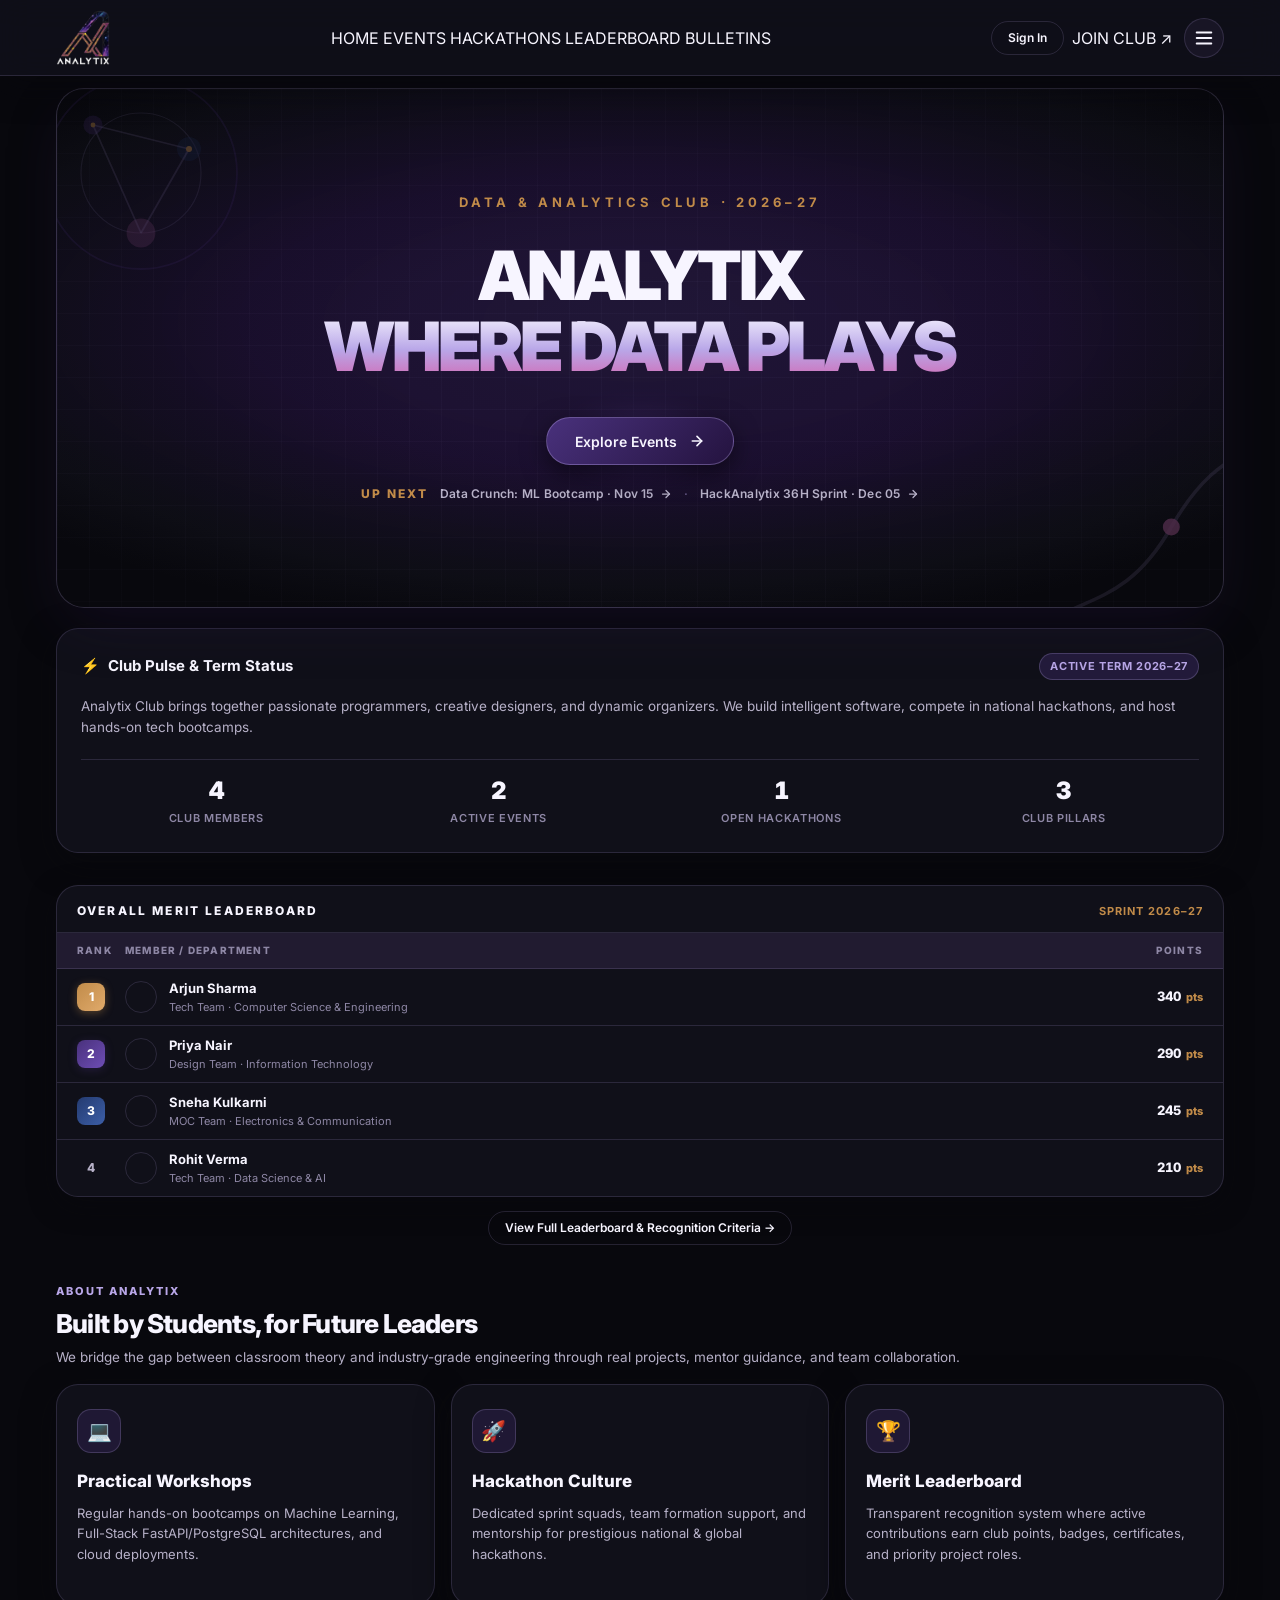
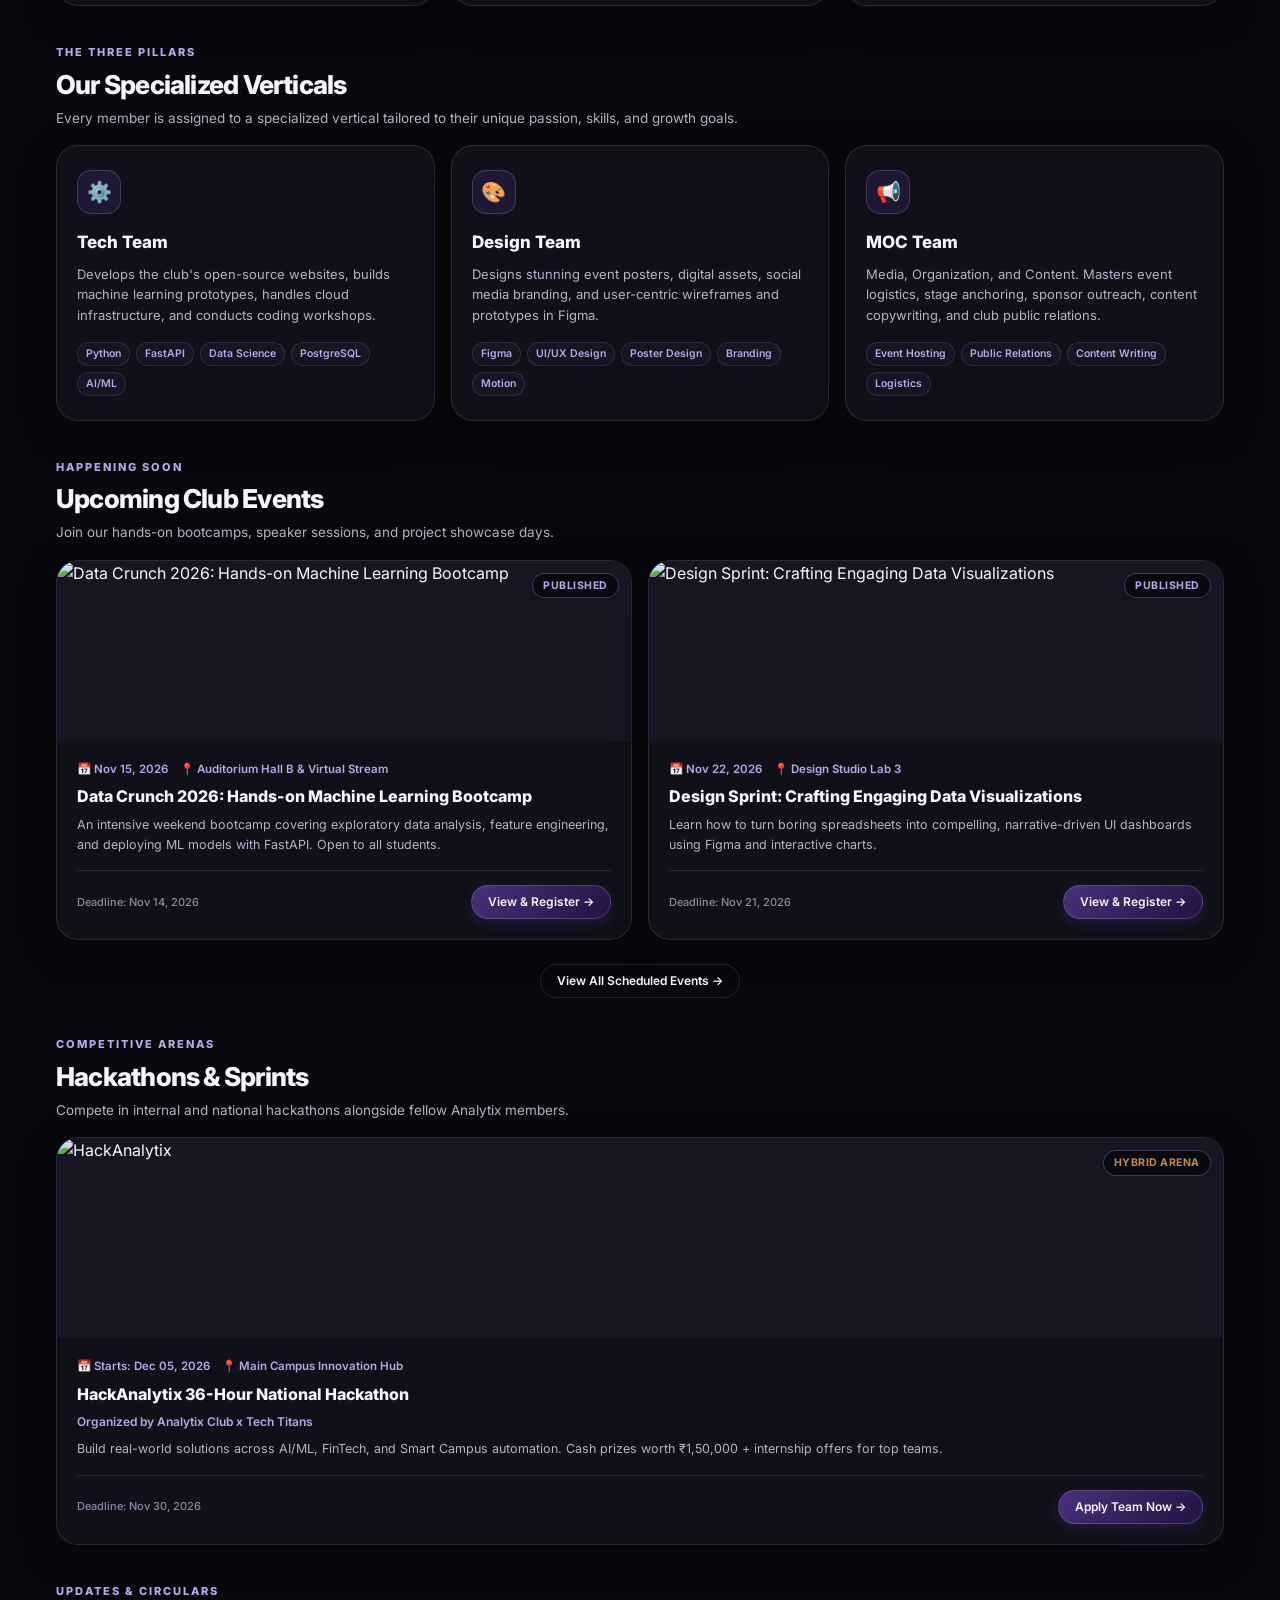
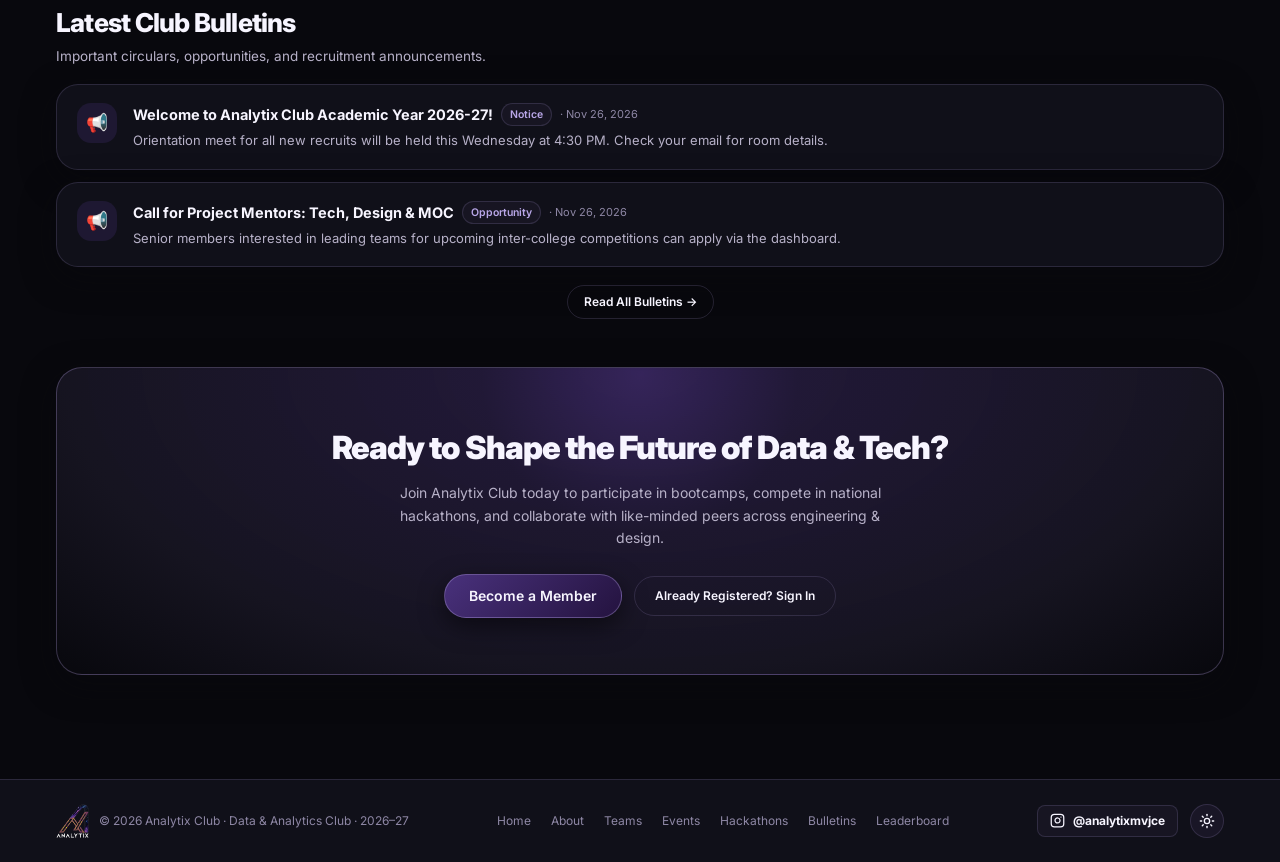
==== commit d9499ab8: "initial commit" ====
--- a/index.html
+++ b/index.html
@@ -3,9 +3,9 @@
 <head>
   <meta charset="UTF-8">
   <meta name="viewport" content="width=device-width, initial-scale=1.0">
-  <title>ANALYTIX | Data & Analytics Club · 2026–27</title>
-  <meta name="description" content="Official website of Analytix Club - Where Data Turns Into Impact & Innovation. Workshops, hackathons, merit leaderboard and active student projects.">
-  <link rel="icon" type="image/svg+xml" href="assets/logo-icon.svg">
+  <title>ANALYTIX | Data &amp; Analytics Club · 2026–27</title>
+  <meta name="description" content="Official website of Analytix Club - Where Data Turns Into Impact & Innovation. Cosmic galaxy-inspired student technology community.">
+  <link rel="icon" type="image/png" href="assets/analytix-icon.png">
   <link rel="stylesheet" href="css/style.css">
   <link rel="preconnect" href="https://fonts.googleapis.com">
   <link rel="preconnect" href="https://fonts.gstatic.com" crossorigin>
@@ -21,15 +21,24 @@
       <div class="header-pill">
         <!-- Logo on left -->
         <a href="index.html" class="brand-link" aria-label="Analytix Club Home">
-          <img src="assets/logo.svg" alt="Analytix Club" class="brand-logo-img">
+          <img src="assets/analytix-logo.png" alt="Analytix Club" class="brand-logo-img">
         </a>
 
         <!-- Right actions -->
+        <!-- Center Segmented Pill Nav -->
+        <nav class="nav-center-pill" aria-label="Primary navigation">
+          <a href="index.html" class="nav-pill-link active">HOME</a>
+          <a href="events.html" class="nav-pill-link">EVENTS</a>
+          <a href="hackathons.html" class="nav-pill-link">HACKATHONS</a>
+          <a href="leaderboard.html" class="nav-pill-link">LEADERBOARD</a>
+          <a href="announcements.html" class="nav-pill-link">BULLETINS</a>
+        </nav>
+
         <div class="header-right">
           <!-- Auth action buttons (Desktop) -->
           <div class="header-auth-pills" id="nav-auth-actions">
             <a href="login.html" class="btn-sm-outline">Sign In</a>
-            <a href="register.html" class="btn-sm-primary">Join Club</a>
+            <a href="register.html" class="nav-cta-glow">JOIN CLUB ↗</a>
           </div>
 
           <!-- Circular Navigation Toggle Button -->
@@ -62,7 +71,7 @@
           <span>👥</span> The Three Pillars
         </a>
         <a href="events.html" class="nav-dropdown-item">
-          <span>📅</span> Events & Workshops
+          <span>📅</span> Events &amp; Workshops
         </a>
         <a href="hackathons.html" class="nav-dropdown-item">
           <span>🚀</span> Hackathons
@@ -77,7 +86,7 @@
         <a href="login.html" class="nav-dropdown-item">
           <span>🔑</span> Sign In
         </a>
-        <a href="register.html" class="nav-dropdown-item" style="color: var(--accent-secondary); font-weight: 700;">
+        <a href="register.html" class="nav-dropdown-item" style="color: var(--starlight-lavender); font-weight: 700;">
           <span>⚡</span> Join Club (2026–27)
         </a>
         <a href="admin-dashboard.html" class="nav-dropdown-item">
@@ -93,34 +102,36 @@
   <main class="container" style="padding-top: 12px; padding-bottom: 48px;">
 
     <!-- =======================================================================
-         2. HERO BANNER SECTION (Exact MVJCE Composition & Ratios)
+         2. HERO BANNER SECTION (Exact MVJCE Composition & Cosmic Galaxy Theme)
          ======================================================================= -->
     <div class="hero-wrapper">
       <section aria-labelledby="hero-main-title" class="hero-card">
-        <!-- Subtle 32px grid lines -->
+        <!-- Star-like 32px grid lines -->
         <div aria-hidden="true" class="hero-grid-pattern"></div>
         <div aria-hidden="true" class="hero-radial-shade"></div>
 
-        <!-- Corner Watermark SVGs (Analytix Data Nodes) -->
+        <!-- Corner Watermark SVGs (Cosmic Constellation & Nodes) -->
         <div aria-hidden="true" class="hero-watermark-top">
           <svg viewBox="0 0 200 200" fill="none" xmlns="http://www.w3.org/2000/svg">
-            <circle cx="100" cy="100" r="80" stroke="#1769FF" stroke-opacity="0.35" stroke-width="1.5" />
-            <circle cx="100" cy="100" r="50" stroke="#55A0FF" stroke-opacity="0.25" stroke-width="1" />
-            <circle cx="60" cy="60" r="8" fill="#1769FF" fill-opacity="0.4" />
-            <circle cx="140" cy="80" r="10" fill="#55A0FF" fill-opacity="0.3" />
-            <circle cx="100" cy="150" r="12" fill="#1769FF" fill-opacity="0.25" />
-            <line x1="60" y1="60" x2="140" y2="80" stroke="#55A0FF" stroke-opacity="0.3" stroke-width="1.5" />
-            <line x1="140" y1="80" x2="100" y2="150" stroke="#55A0FF" stroke-opacity="0.3" stroke-width="1.5" />
-            <line x1="100" y1="150" x2="60" y2="60" stroke="#55A0FF" stroke-opacity="0.3" stroke-width="1.5" />
+            <circle cx="100" cy="100" r="80" stroke="#49317C" stroke-opacity="0.45" stroke-width="1.5" />
+            <circle cx="100" cy="100" r="50" stroke="#B9A7E8" stroke-opacity="0.25" stroke-width="1" />
+            <circle cx="60" cy="60" r="8" fill="#49317C" fill-opacity="0.5" />
+            <circle cx="140" cy="80" r="10" fill="#243B70" fill-opacity="0.4" />
+            <circle cx="100" cy="150" r="12" fill="#D16BB5" fill-opacity="0.35" />
+            <line x1="60" y1="60" x2="140" y2="80" stroke="#B9A7E8" stroke-opacity="0.3" stroke-width="1.5" />
+            <line x1="140" y1="80" x2="100" y2="150" stroke="#B9A7E8" stroke-opacity="0.3" stroke-width="1.5" />
+            <line x1="100" y1="150" x2="60" y2="60" stroke="#B9A7E8" stroke-opacity="0.3" stroke-width="1.5" />
+            <circle cx="60" cy="60" r="2" fill="#C18B49" />
+            <circle cx="140" cy="80" r="2.5" fill="#C18B49" />
           </svg>
         </div>
 
         <div aria-hidden="true" class="hero-watermark-bottom">
           <svg viewBox="0 0 240 240" fill="none" xmlns="http://www.w3.org/2000/svg">
-            <path d="M20 220 C60 160, 100 190, 140 120 C180 50, 210 80, 230 20" stroke="#55A0FF" stroke-opacity="0.25" stroke-width="2.5" stroke-linecap="round" />
-            <path d="M20 220 H230 V230 H20 Z" fill="#1769FF" fill-opacity="0.1" />
-            <circle cx="140" cy="120" r="6" fill="#1769FF" fill-opacity="0.7" />
-            <circle cx="230" cy="20" r="6" fill="#55A0FF" fill-opacity="0.9" />
+            <path d="M20 220 C60 160, 100 190, 140 120 C180 50, 210 80, 230 20" stroke="#B9A7E8" stroke-opacity="0.3" stroke-width="2.5" stroke-linecap="round" />
+            <path d="M20 220 H230 V230 H20 Z" fill="#24133F" fill-opacity="0.25" />
+            <circle cx="140" cy="120" r="6" fill="#D16BB5" fill-opacity="0.8" />
+            <circle cx="230" cy="20" r="6" fill="#C18B49" fill-opacity="0.9" />
           </svg>
         </div>
 
@@ -144,7 +155,7 @@
             </a>
           </div>
 
-          <!-- Hero Up Next Ticker (MVJCE Spec) -->
+          <!-- Hero Up Next Ticker (MVJCE Spec with Cosmic Gold Tag) -->
           <div class="hero-ticker">
             <span class="ticker-tag">Up next</span>
             <a href="events.html" class="ticker-link">
@@ -168,7 +179,7 @@
       <div class="pulse-card">
         <div class="pulse-header">
           <div class="pulse-title">
-            <span>⚡</span> Club Pulse &amp; Term Status
+            <span style="color: var(--cosmic-gold);">⚡</span> Club Pulse &amp; Term Status
           </div>
           <span class="pulse-badge">Active Term 2026–27</span>
         </div>
@@ -203,7 +214,7 @@
       <div class="leaderboard-table-card">
         <div class="leaderboard-card-header">
           <h2 class="leaderboard-card-title">Overall Merit Leaderboard</h2>
-          <span style="font-size: 11px; font-weight: 700; color: var(--accent-secondary); text-transform: uppercase; letter-spacing: 0.1em;">Sprint 2026–27</span>
+          <span style="font-size: 11px; font-weight: 700; color: var(--cosmic-gold); text-transform: uppercase; letter-spacing: 0.1em;">Sprint 2026–27</span>
         </div>
 
         <div class="leaderboard-columns-header">
@@ -261,7 +272,7 @@
         </div>
       </div>
       <div style="text-align: center; margin-top: 14px;">
-        <a href="leaderboard.html" class="btn-sm-outline">View Full Leaderboard &amp; Points Criteria →</a>
+        <a href="leaderboard.html" class="btn-sm-outline">View Full Leaderboard &amp; Recognition Criteria →</a>
       </div>
     </section>
 
@@ -373,7 +384,7 @@
         <div class="event-item-card">
           <div class="event-item-thumb">
             <img src="https://images.unsplash.com/photo-1551288049-bebda4e38f71?w=800&auto=format&fit=crop&q=80" class="event-item-img" alt="Data Crunch 2026">
-            <span class="event-item-badge">Published</span>
+            <span class="event-item-badge">Active</span>
           </div>
           <div class="event-item-body">
             <div class="event-item-meta">
@@ -392,7 +403,7 @@
         <div class="event-item-card">
           <div class="event-item-thumb">
             <img src="https://images.unsplash.com/photo-1542744094-3a31f272c490?w=800&auto=format&fit=crop&q=80" class="event-item-img" alt="Design Sprint">
-            <span class="event-item-badge">Published</span>
+            <span class="event-item-badge">Active</span>
           </div>
           <div class="event-item-body">
             <div class="event-item-meta">
@@ -427,7 +438,7 @@
       <div class="event-item-card">
         <div class="event-item-thumb" style="height: 200px;">
           <img src="https://images.unsplash.com/photo-1504384308090-c894fdcc538d?w=800&auto=format&fit=crop&q=80" class="event-item-img" alt="HackAnalytix">
-          <span class="event-item-badge">HYBRID ARENA</span>
+          <span class="event-item-badge" style="color: var(--cosmic-gold);">HYBRID ARENA</span>
         </div>
         <div class="event-item-body">
           <div class="event-item-meta">
@@ -435,7 +446,7 @@
             <span>📍 Main Campus Innovation Hub</span>
           </div>
           <h3 class="event-item-title">HackAnalytix 36-Hour National Hackathon</h3>
-          <div style="font-size: 12px; font-weight: 600; color: var(--accent-secondary); margin-bottom: 8px;">Organized by Analytix Club x Tech Titans</div>
+          <div style="font-size: 12px; font-weight: 600; color: var(--starlight-lavender); margin-bottom: 8px;">Organized by Analytix Club x Tech Titans</div>
           <p class="event-item-desc">Build real-world solutions across AI/ML, FinTech, and Smart Campus automation. Cash prizes worth ₹1,50,000 + internship offers for top teams.</p>
           <div class="event-item-footer">
             <span class="event-item-deadline">Deadline: Nov 30, 2026</span>
@@ -511,7 +522,7 @@
        ========================================================================= -->
   <footer class="footer-wrapper">
     <div class="container footer-inner">
-      <span>&copy; 2026 Analytix Club · Data &amp; Analytics Club · 2026–27</span>
+      <div style="display: flex; align-items: center; gap: 10px;"><img src="assets/analytix-logo.png" alt="Analytix Club" style="height: 34px; width: auto; object-fit: contain;"><span>&copy; 2026 Analytix Club · Data &amp; Analytics Club · 2026–27</span></div>
 
       <nav class="footer-nav" aria-label="Footer navigation">
         <a href="index.html">Home</a>
@@ -525,14 +536,16 @@
 
       <div style="display: flex; align-items: center; gap: 12px;">
         <!-- Social link pill -->
-        <a href="https://github.com/sathushetty7/club_website" target="_blank" rel="noopener noreferrer" class="footer-social-btn" aria-label="Analytix GitHub">
+        <a href="https://www.instagram.com/analytixmvjce/" target="_blank" rel="noopener noreferrer" class="footer-social-btn" aria-label="Analytix Instagram">
           <svg xmlns="http://www.w3.org/2000/svg" width="15" height="15" viewBox="0 0 24 24" fill="none" stroke="currentColor" stroke-width="2" stroke-linecap="round" stroke-linejoin="round">
-            <path d="M9 19c-5 1.5-5-2.5-7-3m14 6v-3.87a3.37 3.37 0 0 0-.94-2.61c3.14-.35 6.44-1.54 6.44-7A5.44 5.44 0 0 0 20 4.77 5.07 5.07 0 0 0 19.91 1S18.73.65 16 2.48a13.38 13.38 0 0 0-7 0C6.27.65 5.09 1 5.09 1A5.07 5.07 0 0 0 5 4.77a5.44 5.44 0 0 0-1.5 3.78c0 5.42 3.3 6.61 6.44 7A3.37 3.37 0 0 0 9 18.13V22"></path>
+            <rect width="20" height="20" x="2" y="2" rx="5" ry="5"></rect>
+            <path d="M16 11.37A4 4 0 1 1 12.63 8 4 4 0 0 1 16 11.37z"></path>
+            <line x1="17.5" x2="17.51" y1="6.5" y2="6.5"></line>
           </svg>
-          <span>ANALYTIX</span>
-        </a>
-
-        <!-- Dark / Light Mode Toggle Button (MVJCE Spec) -->
+          <span>@analytixmvjce</span>
+        </a>
+
+        <!-- Dark Theme Toggle Button (MVJCE Spec) -->
         <button type="button" 
                 id="theme-toggle-btn"
                 aria-label="Toggle visual theme" 
--- a/css/style.css
+++ b/css/style.css
@@ -1,43 +1,58 @@
 /**
- * ANALYTIX CLUB - CORE DESIGN SYSTEM & STYLESHEET
- * Replicating MVJCE Championship visual layout with Analytix Brand & Theme Tokens
- * Theme: Midnight Navy (#080D1A) + Electric Blue (#1769FF) + White (#FFFFFF)
- * Strict Requirement: Absolutely NO green/teal, no galaxy/neon excess.
+ * ANALYTIX CLUB - COSMIC GALAXY DESIGN SYSTEM & STYLESHEET
+ * Replicating MVJCE Championship visual layout with Analytix Cosmic Galaxy Identity
+ * Palette: Deep Space (#08080D), Galaxy Purple (#49317C), Deep Violet (#24133F),
+ *          Nebula Blue (#243B70), Cosmic Gold (#C18B49), Nebula Pink (#D16BB5),
+ *          Starlight Lavender (#B9A7E8), White Typography (#F7F5FF)
+ * Strict Requirement: Absolutely NO green/teal, no generic SaaS look.
  */
 
 :root {
-  /* Core Theme Tokens */
-  --bg: #080D1A;
-  --bg-secondary: #111C32;
-  --surface: #111C32;
-  --surface-card: #1D2B45;
-  --surface-raised: #243653;
-  --line: rgba(255, 255, 255, 0.10);
-  --border: rgba(255, 255, 255, 0.10);
-
-  --accent: #1769FF;
-  --accent-secondary: #55A0FF;
-  --accent-soft: rgba(23, 105, 255, 0.12);
-  --accent-soft-solid: #DCE9FF;
-  --accent-hover: #1054d4;
-  --accent-glow: rgba(23, 105, 255, 0.40);
-
-  --text: #FFFFFF;
-  --text-primary: #FFFFFF;
-  --text-secondary: #AAB8CE;
-  --muted: #8998B2;
-
-  --button-bg: #1769FF;
-  --button-text: #FFFFFF;
-
-  /* Semantic status tokens (Blue / Navy / Neutral, NO GREEN) */
-  --status-active: #1769FF;
-  --status-approved-bg: rgba(23, 105, 255, 0.18);
-  --status-approved-text: #55A0FF;
-  --status-pending-bg: rgba(85, 160, 255, 0.15);
-  --status-pending-text: #DCE9FF;
-  --status-error-bg: rgba(239, 68, 68, 0.15);
-  --status-error-text: #F87171;
+  /* Dominant Cosmic Backgrounds */
+  --bg: #08080D;
+  --bg-secondary: #101019;
+  --surface: #101019;
+  --surface-card: #171522;
+  --surface-raised: #211B30;
+  --line: rgba(185, 167, 232, 0.16);
+  --border: rgba(185, 167, 232, 0.16);
+
+  /* Galaxy Spectrum Accents */
+  --deep-violet: #24133F;
+  --galaxy-purple: #49317C;
+  --nebula-blue: #243B70;
+  --cosmic-gold: #C18B49;
+  --nebula-pink: #D16BB5;
+  --starlight-lavender: #B9A7E8;
+
+  /* Primary Interactive Elements */
+  --accent: #49317C;
+  --accent-secondary: #B9A7E8;
+  --accent-hover: #5c3e9c;
+  --accent-glow: rgba(73, 49, 124, 0.50);
+  --accent-soft: rgba(73, 49, 124, 0.22);
+  --accent-gold: #C18B49;
+  --accent-pink: #D16BB5;
+
+  /* High Readability Typography */
+  --text: #F7F5FF;
+  --text-primary: #F7F5FF;
+  --text-secondary: #B7B1C8;
+  --ink: #F7F5FF;
+  --ink-secondary: #B7B1C8;
+  --muted: #8E87A5;
+
+  --button-bg: #49317C;
+  --button-text: #F7F5FF;
+
+  /* Status Indicators (Violet / Gold / Pink / Lavender) */
+  --status-active: #B9A7E8;
+  --status-approved-bg: rgba(73, 49, 124, 0.35);
+  --status-approved-text: #B9A7E8;
+  --status-pending-bg: rgba(193, 139, 73, 0.20);
+  --status-pending-text: #E0AB6A;
+  --status-error-bg: rgba(209, 107, 181, 0.25);
+  --status-error-text: #F896D8;
 
   /* Typography */
   --font-sans: 'Inter', -apple-system, BlinkMacSystemFont, "Segoe UI", Roboto, "Helvetica Neue", Arial, sans-serif;
@@ -53,17 +68,96 @@
   --radius-3xl: 28px;
   --radius-full: 9999px;
 
-  /* Shadows */
-  --shadow-subtle: 0 4px 16px rgba(0, 0, 0, 0.25);
-  --shadow-card: 0 10px 32px rgba(4, 7, 15, 0.45);
-  --shadow-popover: 0 14px 36px rgba(0, 0, 0, 0.65);
-  --shadow-hero: 0 20px 60px -15px rgba(4, 7, 15, 0.85);
-  --shadow-glow: 0 0 25px rgba(23, 105, 255, 0.32);
+  /* Cosmic Shadows & Soft Violet Glows */
+  --shadow-subtle: 0 4px 16px rgba(0, 0, 0, 0.45);
+  --shadow-card: 0 10px 32px rgba(8, 8, 13, 0.70);
+  --shadow-popover: 0 14px 36px rgba(4, 4, 8, 0.85);
+  --shadow-hero: 0 20px 60px -15px rgba(36, 19, 63, 0.45);
+  --shadow-glow: 0 0 25px rgba(73, 49, 124, 0.40);
+  --shadow-gold: 0 0 20px rgba(193, 139, 73, 0.30);
 
   /* Transitions */
   --transition-fast: 0.15s cubic-bezier(0, 0, 0.2, 1);
   --transition-normal: 0.25s cubic-bezier(0, 0, 0.2, 1);
   --transition-slow: 0.4s cubic-bezier(0.16, 1, 0.3, 1);
+}
+
+/* Light Mode Theme Overrides */
+html[data-theme="light"] {
+  --bg: #F6F4FB;
+  --bg-secondary: #ECE7F8;
+  --surface: #FFFFFF;
+  --surface-card: #FFFFFF;
+  --surface-raised: #EFEBF9;
+  --line: rgba(73, 49, 124, 0.16);
+  --border: rgba(73, 49, 124, 0.16);
+
+  --accent: #49317C;
+  --accent-secondary: #5C3E9C;
+  --accent-hover: #382362;
+  --accent-glow: rgba(73, 49, 124, 0.22);
+  --accent-soft: rgba(73, 49, 124, 0.10);
+  --starlight-lavender: #5C3E9C;
+
+  --text: #151126;
+  --text-primary: #151126;
+  --text-secondary: #4B4366;
+  --ink: #151126;
+  --ink-secondary: #4B4366;
+  --muted: #6C6487;
+
+  --shadow-subtle: 0 4px 16px rgba(36, 19, 63, 0.08);
+  --shadow-card: 0 10px 30px rgba(36, 19, 63, 0.10);
+  --shadow-popover: 0 14px 36px rgba(36, 19, 63, 0.16);
+  --shadow-hero: 0 20px 60px -15px rgba(73, 49, 124, 0.18);
+}
+
+html[data-theme="light"] .header-pill {
+  background-color: rgba(255, 255, 255, 0.92);
+  box-shadow: 0 8px 28px rgba(36, 19, 63, 0.08);
+}
+
+html[data-theme="light"] .nav-toggle-btn {
+  background-color: var(--surface-raised);
+  color: var(--text);
+}
+
+html[data-theme="light"] .apple-dropdown {
+  background-color: rgba(255, 255, 255, 0.98);
+  box-shadow: 0 16px 40px rgba(36, 19, 63, 0.15);
+}
+
+html[data-theme="light"] .hero-card {
+  background: radial-gradient(ellipse 75% 65% at 50% 45%, rgba(185, 167, 232, 0.35) 0%, rgba(236, 231, 248, 0.85) 55%, #FFFFFF 100%);
+  border-color: rgba(73, 49, 124, 0.20);
+}
+
+html[data-theme="light"] .hero-title {
+  background: linear-gradient(135deg, #151126 0%, #49317C 55%, #C18B49 100%);
+  -webkit-background-clip: text;
+  background-clip: text;
+  -webkit-text-fill-color: transparent;
+}
+
+html[data-theme="light"] .section-heading,
+html[data-theme="light"] .leaderboard-member-name,
+html[data-theme="light"] .card-title,
+html[data-theme="light"] .team-card-title,
+html[data-theme="light"] h1,
+html[data-theme="light"] h2,
+html[data-theme="light"] h3 {
+  color: var(--text);
+}
+
+html[data-theme="light"] .brand-logo-img {
+  background: #101019;
+  padding: 4px 8px;
+  border-radius: 10px;
+}
+
+html[data-theme="light"] .footer-wrapper {
+  background-color: var(--surface);
+  border-top: 1px solid var(--line);
 }
 
 /* Base Reset & Defaults */
@@ -108,41 +202,46 @@
   max-width: 100%;
 }
 
-/* Layout Containers */
+/* Containers (Full Page Width) */
 .container {
   width: 100%;
-  max-width: 1088px;
+  max-width: 100%;
   margin-left: auto;
   margin-right: auto;
-  padding-left: 16px;
-  padding-right: 16px;
+  padding-left: 20px;
+  padding-right: 20px;
 }
 
 @media (min-width: 640px) {
   .container {
-    padding-left: 24px;
-    padding-right: 24px;
+    padding-left: 40px;
+    padding-right: 40px;
+  }
+}
+
+@media (min-width: 1024px) {
+  .container {
+    padding-left: 56px;
+    padding-right: 56px;
   }
 }
 
 .content-max-w {
-  max-width: 760px;
+  width: 100%;
+  max-width: 100%;
   margin-left: auto;
   margin-right: auto;
 }
 
-/* Header & Navigation (Exact MVJCE Sticky Pill) */
+/* =============================================================================
+   1. STICKY HEADER BAR (Full-Width Navbar)
+   ============================================================================= */
 .header-wrapper {
   position: sticky;
   top: 0;
   z-index: 50;
-  padding: 12px 12px 0 12px;
-}
-
-@media (min-width: 640px) {
-  .header-wrapper {
-    padding: 12px 20px 0 20px;
-  }
+  width: 100%;
+  padding: 0;
 }
 
 .header-container {
@@ -150,30 +249,43 @@
   margin-left: auto;
   margin-right: auto;
   width: 100%;
-  max-width: 760px;
+  max-width: 100%;
 }
 
 .header-pill {
   display: flex;
   height: 68px;
+  width: 100%;
   align-items: center;
   justify-content: space-between;
-  border-radius: var(--radius-xl);
-  border: 1px solid var(--line);
-  background-color: rgba(17, 28, 50, 0.92);
-  padding-left: 16px;
-  padding-right: 16px;
-  box-shadow: 0 10px 32px rgba(4, 7, 15, 0.35);
+  border-radius: 0;
+  border: none;
+  border-bottom: 1px solid var(--line);
+  background-color: rgba(16, 16, 25, 0.92);
+  padding-left: 20px;
+  padding-right: 20px;
+  box-shadow: 0 10px 32px rgba(8, 8, 13, 0.65);
   backdrop-filter: blur(16px);
   -webkit-backdrop-filter: blur(16px);
-  transition: border-color var(--transition-fast);
+  transition: border-color var(--transition-fast), box-shadow var(--transition-fast);
+}
+
+.header-pill:hover {
+  border-bottom-color: rgba(185, 167, 232, 0.30);
 }
 
 @media (min-width: 640px) {
   .header-pill {
     height: 76px;
-    padding-left: 20px;
-    padding-right: 20px;
+    padding-left: 40px;
+    padding-right: 40px;
+  }
+}
+
+@media (min-width: 1024px) {
+  .header-pill {
+    padding-left: 56px;
+    padding-right: 56px;
   }
 }
 
@@ -186,14 +298,14 @@
 }
 
 .brand-logo-img {
-  height: 44px;
+  height: 48px;
   width: auto;
   object-fit: contain;
 }
 
 @media (min-width: 640px) {
   .brand-logo-img {
-    height: 52px;
+    height: 56px;
   }
 }
 
@@ -203,11 +315,14 @@
   gap: 12px;
 }
 
-/* Header quick auth desktop buttons */
 .header-auth-pills {
   display: none;
   align-items: center;
   gap: 8px;
+}
+
+.header-auth-pills:has(.apple-account-menu) {
+  display: flex;
 }
 
 @media (min-width: 640px) {
@@ -216,6 +331,162 @@
   }
 }
 
+/* Logged-in Navbar Account Pill & Dropdown */
+.apple-account-menu {
+  position: relative;
+  display: inline-flex;
+  align-items: center;
+}
+
+.apple-account-pill {
+  display: inline-flex;
+  align-items: center;
+  gap: 8px;
+  height: 38px;
+  padding: 4px 12px 4px 4px;
+  border-radius: var(--radius-full);
+  background: var(--surface-raised);
+  border: 1px solid var(--line);
+  color: var(--ink);
+  font-size: 13px;
+  font-weight: 600;
+  cursor: pointer;
+  transition: border-color var(--transition-fast), background-color var(--transition-fast);
+}
+
+.apple-account-pill:hover {
+  border-color: var(--starlight-lavender);
+  background: rgba(73, 49, 124, 0.35);
+}
+
+.apple-account-avatar {
+  width: 28px;
+  height: 28px;
+  border-radius: var(--radius-full);
+  overflow: hidden;
+  background: linear-gradient(135deg, var(--galaxy-purple), var(--nebula-blue));
+  color: var(--ink);
+  display: flex;
+  align-items: center;
+  justify-content: center;
+  font-size: 12px;
+  font-weight: 700;
+  flex-shrink: 0;
+  border: 1px solid rgba(185, 167, 232, 0.25);
+}
+
+.apple-account-avatar img {
+  width: 100%;
+  height: 100%;
+  object-fit: cover;
+  display: block;
+}
+
+.apple-chevron {
+  font-size: 9px;
+  color: var(--muted);
+  transition: transform var(--transition-fast);
+}
+
+.apple-account-menu.open .apple-chevron {
+  transform: rotate(180deg);
+}
+
+.apple-dropdown {
+  display: none;
+  position: absolute;
+  right: 0;
+  top: calc(100% + 10px);
+  width: 260px;
+  border-radius: var(--radius-lg);
+  border: 1px solid var(--line);
+  background-color: rgba(16, 16, 25, 0.98);
+  backdrop-filter: blur(20px);
+  -webkit-backdrop-filter: blur(20px);
+  padding: 8px;
+  box-shadow: 0 20px 50px rgba(8, 8, 13, 0.9);
+  z-index: 60;
+}
+
+.apple-account-menu.open .apple-dropdown {
+  display: block;
+  animation: dropdownFadeIn 0.16s ease-out;
+}
+
+.apple-dropdown-user {
+  padding: 10px 12px;
+}
+
+.apple-dropdown-name {
+  font-size: 14px;
+  font-weight: 700;
+  color: var(--ink);
+  line-height: 1.3;
+}
+
+.apple-dropdown-email {
+  font-size: 12px;
+  color: var(--muted);
+  margin-top: 2px;
+  word-break: break-all;
+}
+
+.apple-dropdown-badges {
+  display: flex;
+  flex-wrap: wrap;
+  gap: 6px;
+  margin-top: 8px;
+}
+
+.apple-badge {
+  font-size: 10px;
+  font-weight: 700;
+  letter-spacing: 0.05em;
+  padding: 3px 8px;
+  border-radius: var(--radius-full);
+  background: rgba(193, 139, 73, 0.18);
+  color: var(--cosmic-gold);
+  border: 1px solid rgba(193, 139, 73, 0.35);
+}
+
+.apple-dropdown-divider {
+  height: 1px;
+  background-color: var(--line);
+  margin: 6px 4px;
+}
+
+.apple-dropdown-item {
+  display: flex;
+  align-items: center;
+  gap: 10px;
+  width: 100%;
+  padding: 9px 12px;
+  border-radius: var(--radius-sm);
+  font-size: 13px;
+  font-weight: 500;
+  color: var(--ink-secondary);
+  background: transparent;
+  border: none;
+  cursor: pointer;
+  text-align: left;
+  text-decoration: none;
+  transition: background-color var(--transition-fast), color var(--transition-fast);
+}
+
+.apple-dropdown-item:hover {
+  background-color: var(--surface-raised);
+  color: var(--ink);
+}
+
+.apple-dropdown-item-danger {
+  color: #f87171;
+}
+
+.apple-dropdown-item-danger:hover {
+  background-color: rgba(239, 68, 68, 0.12);
+  color: #fca5a5;
+}
+
 .nav-toggle-btn {
   display: flex;
   width: 40px;
@@ -225,16 +496,19 @@
   justify-content: center;
   border-radius: var(--radius-full);
   color: var(--text);
-  transition: background-color var(--transition-fast), transform var(--transition-fast);
+  border: 1px solid var(--line);
+  background-color: rgba(33, 27, 48, 0.6);
+  transition: background-color var(--transition-fast), border-color var(--transition-fast), transform var(--transition-fast);
 }
 
 .nav-toggle-btn:hover {
   background-color: var(--surface-raised);
+  border-color: var(--starlight-lavender);
 }
 
 .nav-toggle-btn:focus-visible {
   outline: none;
-  box-shadow: 0 0 0 2px var(--accent);
+  box-shadow: 0 0 0 2px var(--starlight-lavender);
 }
 
 .nav-toggle-icon {
@@ -251,7 +525,7 @@
 /* Floating Navigation Dropdown (Exact MVJCE Spec) */
 .nav-dropdown {
   position: absolute;
-  right: 0;
+  right: 20px;
   top: calc(100% + 8px);
   z-index: 60;
   width: min(260px, calc(100vw - 24px));
@@ -268,6 +542,18 @@
   transition: opacity 0.18s cubic-bezier(0.22, 1, 0.36, 1), transform 0.18s cubic-bezier(0.22, 1, 0.36, 1);
 }
 
+@media (min-width: 640px) {
+  .nav-dropdown {
+    right: 40px;
+  }
+}
+
+@media (min-width: 1024px) {
+  .nav-dropdown {
+    right: 56px;
+  }
+}
+
 .nav-dropdown.open {
   opacity: 1;
   transform: translateY(0) scale(1);
@@ -294,7 +580,7 @@
 
 .nav-dropdown-item.active {
   background-color: var(--accent-soft);
-  color: var(--accent-secondary);
+  color: var(--starlight-lavender);
   font-weight: 700;
 }
 
@@ -304,11 +590,13 @@
   margin: 6px 0;
 }
 
-/* Hero Section (Exact MVJCE Banner Composition) */
+/* =============================================================================
+   2. HERO BANNER SECTION (Exact MVJCE Composition & Cosmic Galaxy Theme)
+   ============================================================================= */
 .hero-wrapper {
   position: relative;
   width: 100%;
-  max-width: 760px;
+  max-width: 100%;
   margin: 0 auto;
 }
 
@@ -323,11 +611,11 @@
   justify-content: center;
   overflow: hidden;
   border-radius: var(--radius-3xl);
-  border: 1px solid rgba(23, 105, 255, 0.25);
+  border: 1px solid rgba(185, 167, 232, 0.22);
   padding: 48px 20px;
   text-align: center;
-  color: #FFFFFF;
-  background: radial-gradient(ellipse 70% 60% at 50% 45%, rgba(23, 105, 255, 0.28) 0%, rgba(17, 28, 50, 0.95) 75%, #080D1A 100%);
+  color: var(--text);
+  background: radial-gradient(ellipse 70% 60% at 50% 45%, rgba(73, 49, 124, 0.38) 0%, rgba(36, 19, 63, 0.70) 50%, rgba(16, 16, 25, 0.98) 85%, #08080D 100%);
   box-shadow: var(--shadow-hero);
   transition: all 0.5s ease-out;
 }
@@ -342,23 +630,23 @@
 
 .hero-card:hover {
   transform: translateY(-4px);
-  border-color: rgba(85, 160, 255, 0.45);
-  box-shadow: 0 24px 70px -10px rgba(23, 105, 255, 0.35);
+  border-color: rgba(185, 167, 232, 0.40);
+  box-shadow: 0 24px 70px -10px rgba(73, 49, 124, 0.45);
 }
 
 .hero-card:active {
   transform: translateY(0) scale(0.995);
 }
 
-/* Background Subtle Grid */
+/* Subtle Restrained Star-Grid Pattern */
 .hero-grid-pattern {
   position: absolute;
   inset: 0;
   pointer-events: none;
   opacity: 0.65;
   background-image: 
-    linear-gradient(to right, rgba(85, 160, 255, 0.04) 1px, transparent 1px),
-    linear-gradient(to bottom, rgba(85, 160, 255, 0.04) 1px, transparent 1px);
+    linear-gradient(to right, rgba(185, 167, 232, 0.05) 1px, transparent 1px),
+    linear-gradient(to bottom, rgba(185, 167, 232, 0.05) 1px, transparent 1px);
   background-size: 32px 32px;
 }
 
@@ -366,10 +654,10 @@
   position: absolute;
   inset: 0;
   pointer-events: none;
-  background: radial-gradient(ellipse at center, transparent 30%, rgba(8, 13, 26, 0.45) 100%);
-}
-
-/* Decorative Watermark SVGs in Corners */
+  background: radial-gradient(ellipse at center, transparent 30%, rgba(8, 8, 13, 0.50) 100%);
+}
+
+/* Corner Watermark SVGs */
 .hero-watermark-top {
   position: absolute;
   top: -24px;
@@ -437,7 +725,7 @@
   font-weight: 700;
   text-transform: uppercase;
   letter-spacing: 0.28em;
-  color: var(--accent-secondary);
+  color: var(--cosmic-gold);
 }
 
 @media (min-width: 640px) {
@@ -455,7 +743,7 @@
   text-transform: uppercase;
   line-height: 1.04;
   letter-spacing: -0.045em;
-  color: #FFFFFF;
+  color: var(--text);
 }
 
 .hero-title .title-white {
@@ -465,7 +753,7 @@
 
 .subtitle-gradient {
   display: block;
-  background: linear-gradient(180deg, #FFFFFF 0%, #AAB8CE 60%, #55A0FF 100%);
+  background: linear-gradient(180deg, #F7F5FF 0%, #B9A7E8 55%, #D16BB5 100%);
   -webkit-background-clip: text;
   -webkit-text-fill-color: transparent;
 }
@@ -480,8 +768,8 @@
   position: absolute;
   inset: -6px;
   border-radius: var(--radius-full);
-  background: radial-gradient(circle, var(--accent) 0%, transparent 70%);
-  opacity: 0.35;
+  background: radial-gradient(circle, var(--galaxy-purple) 0%, transparent 70%);
+  opacity: 0.45;
   filter: blur(14px);
   pointer-events: none;
   transition: all 0.3s ease-out;
@@ -489,7 +777,7 @@
 
 .hero-card:hover .btn-halo-glow {
   transform: scale(1.25);
-  opacity: 0.8;
+  opacity: 0.85;
 }
 
 .btn-primary-pill {
@@ -499,21 +787,21 @@
   align-items: center;
   gap: 12px;
   border-radius: var(--radius-full);
-  border: 1px solid rgba(85, 160, 255, 0.40);
-  background-color: rgba(17, 28, 50, 0.95);
+  border: 1px solid rgba(185, 167, 232, 0.35);
+  background: linear-gradient(135deg, #49317C 0%, #24133F 100%);
   padding: 12px 28px;
   font-size: 14px;
   font-weight: 600;
-  color: #FFFFFF;
-  box-shadow: 0 8px 24px rgba(0, 0, 0, 0.4);
+  color: #F7F5FF;
+  box-shadow: 0 8px 24px rgba(0, 0, 0, 0.5);
   transition: all 0.3s ease-out;
 }
 
 .btn-primary-pill:hover {
   transform: translateY(-2px);
-  border-color: var(--accent-secondary);
-  background-color: var(--surface-card);
-  box-shadow: 0 0 25px rgba(23, 105, 255, 0.35);
+  border-color: var(--starlight-lavender);
+  background: linear-gradient(135deg, #5c3e9c 0%, #2c174d 100%);
+  box-shadow: 0 0 25px rgba(73, 49, 124, 0.45);
 }
 
 .btn-primary-pill:active {
@@ -522,7 +810,7 @@
 
 .btn-primary-pill:focus-visible {
   outline: none;
-  box-shadow: 0 0 0 2px var(--accent-secondary), 0 0 0 4px var(--bg);
+  box-shadow: 0 0 0 2px var(--starlight-lavender), 0 0 0 4px var(--bg);
 }
 
 /* "Up Next" / Pulse Bar */
@@ -537,7 +825,7 @@
   font-size: 11px;
   font-weight: 600;
   letter-spacing: 0.02em;
-  color: rgba(255, 255, 255, 0.70);
+  color: rgba(247, 245, 255, 0.75);
 }
 
 @media (min-width: 640px) {
@@ -550,7 +838,7 @@
   font-weight: 800;
   text-transform: uppercase;
   letter-spacing: 0.16em;
-  color: var(--accent-secondary);
+  color: var(--cosmic-gold);
 }
 
 .ticker-link {
@@ -562,14 +850,16 @@
 }
 
 .ticker-link:hover {
-  color: #FFFFFF;
+  color: #F7F5FF;
 }
 
 .ticker-dot {
-  color: rgba(85, 160, 255, 0.45);
-}
-
-/* Club Pulse & Stats Strip (matching reference component card) */
+  color: rgba(185, 167, 232, 0.45);
+}
+
+/* =============================================================================
+   3. CLUB PULSE & METRICS STRIP
+   ============================================================================= */
 .pulse-card {
   border-radius: var(--radius-xl);
   border: 1px solid var(--line);
@@ -589,7 +879,7 @@
 
 .pulse-title {
   font-weight: 700;
-  color: #FFFFFF;
+  color: var(--text);
   font-size: 15px;
   display: flex;
   align-items: center;
@@ -606,8 +896,8 @@
   text-transform: uppercase;
   letter-spacing: 0.06em;
   background-color: var(--status-approved-bg);
-  color: var(--status-approved-text);
-  border: 1px solid rgba(85, 160, 255, 0.25);
+  color: var(--starlight-lavender);
+  border: 1px solid rgba(185, 167, 232, 0.25);
 }
 
 .pulse-desc {
@@ -640,7 +930,7 @@
   display: block;
   font-size: 24px;
   font-weight: 900;
-  color: #FFFFFF;
+  color: #F7F5FF;
   line-height: 1.1;
   font-variant-numeric: tabular-nums;
 }
@@ -654,10 +944,12 @@
   margin-top: 4px;
 }
 
-/* Sections & Typography */
+/* =============================================================================
+   4. SECTIONS & TYPOGRAPHY
+   ============================================================================= */
 .section-block {
   width: 100%;
-  max-width: 760px;
+  max-width: 100%;
   margin: 32px auto 0 auto;
 }
 
@@ -672,7 +964,7 @@
   font-weight: 800;
   text-transform: uppercase;
   letter-spacing: 0.18em;
-  color: var(--accent-secondary);
+  color: var(--starlight-lavender);
   margin-bottom: 4px;
 }
 
@@ -680,7 +972,7 @@
   font-size: 22px;
   font-weight: 800;
   letter-spacing: -0.03em;
-  color: #FFFFFF;
+  color: #F7F5FF;
 }
 
 @media (min-width: 640px) {
@@ -696,13 +988,15 @@
   line-height: 1.6;
 }
 
-/* Overall Merit Leaderboard (Exact MVJCE Table Spec) */
+/* =============================================================================
+   5. OVERALL MERIT LEADERBOARD (Exact MVJCE Table Spec)
+   ============================================================================= */
 .leaderboard-table-card {
   overflow: hidden;
   border-radius: var(--radius-xl);
   border: 1px solid var(--line);
   background-color: var(--surface);
-  box-shadow: 0 8px 26px rgba(4, 7, 15, 0.45);
+  box-shadow: 0 8px 26px rgba(8, 8, 13, 0.6);
 }
 
 .leaderboard-card-header {
@@ -718,7 +1012,7 @@
   font-weight: 800;
   text-transform: uppercase;
   letter-spacing: 0.18em;
-  color: #FFFFFF;
+  color: #F7F5FF;
 }
 
 .leaderboard-columns-header {
@@ -763,7 +1057,7 @@
 }
 
 .leaderboard-row:hover {
-  background-color: rgba(36, 54, 83, 0.45);
+  background-color: rgba(33, 27, 48, 0.45);
 }
 
 .leaderboard-rank {
@@ -779,19 +1073,20 @@
 }
 
 .leaderboard-rank.top-1 {
-  background: linear-gradient(135deg, #1769FF, #55A0FF);
+  background: linear-gradient(135deg, #C18B49, #e0aa6b);
   color: #FFFFFF;
-  box-shadow: 0 2px 8px rgba(23, 105, 255, 0.4);
+  box-shadow: 0 2px 8px rgba(193, 139, 73, 0.4);
 }
 
 .leaderboard-rank.top-2 {
-  background-color: rgba(85, 160, 255, 0.25);
+  background: linear-gradient(135deg, #49317C, #6e4db5);
   color: #FFFFFF;
+  box-shadow: 0 2px 8px rgba(73, 49, 124, 0.35);
 }
 
 .leaderboard-rank.top-3 {
-  background-color: rgba(85, 160, 255, 0.15);
-  color: var(--text-secondary);
+  background: linear-gradient(135deg, #243B70, #3c5ea7);
+  color: #FFFFFF;
 }
 
 .leaderboard-user-info {
@@ -818,7 +1113,7 @@
 .leaderboard-member-name {
   font-size: 13px;
   font-weight: 700;
-  color: #FFFFFF;
+  color: #F7F5FF;
   white-space: nowrap;
   overflow: hidden;
   text-overflow: ellipsis;
@@ -837,16 +1132,18 @@
   font-size: 13px;
   font-weight: 800;
   font-variant-numeric: tabular-nums;
-  color: #FFFFFF;
+  color: #F7F5FF;
 }
 
 .leaderboard-points span {
-  color: var(--accent-secondary);
+  color: var(--cosmic-gold);
   font-size: 11px;
   margin-left: 2px;
 }
 
-/* Three Pillars / Teams Section */
+/* =============================================================================
+   6. THREE PILLARS / TEAMS SECTION
+   ============================================================================= */
 .teams-grid {
   display: grid;
   grid-template-columns: 1fr;
@@ -872,8 +1169,8 @@
 
 .team-card:hover {
   transform: translateY(-4px);
-  border-color: rgba(85, 160, 255, 0.40);
-  box-shadow: 0 16px 36px rgba(4, 7, 15, 0.55);
+  border-color: rgba(185, 167, 232, 0.40);
+  box-shadow: 0 16px 36px rgba(8, 8, 13, 0.70);
 }
 
 .team-icon-badge {
@@ -883,17 +1180,17 @@
   width: 44px;
   height: 44px;
   border-radius: var(--radius-md);
-  background: rgba(23, 105, 255, 0.15);
-  color: var(--accent-secondary);
+  background: rgba(73, 49, 124, 0.28);
+  color: var(--starlight-lavender);
   font-size: 20px;
   margin-bottom: 16px;
-  border: 1px solid rgba(85, 160, 255, 0.2);
+  border: 1px solid rgba(185, 167, 232, 0.22);
 }
 
 .team-name {
   font-size: 17px;
   font-weight: 800;
-  color: #FFFFFF;
+  color: #F7F5FF;
   margin-bottom: 8px;
 }
 
@@ -919,10 +1216,12 @@
   border: 1px solid var(--line);
   font-size: 10.5px;
   font-weight: 600;
-  color: var(--accent-soft-solid);
-}
-
-/* Event & Hackathon Cards (MVJCE Sports Card Layout) */
+  color: var(--starlight-lavender);
+}
+
+/* =============================================================================
+   7. EVENT & HACKATHON CARDS (MVJCE Sports Card Layout)
+   ============================================================================= */
 .cards-grid-2 {
   display: grid;
   grid-template-columns: 1fr;
@@ -948,8 +1247,8 @@
 
 .event-item-card:hover {
   transform: translateY(-4px);
-  border-color: rgba(85, 160, 255, 0.35);
-  box-shadow: 0 16px 36px rgba(4, 7, 15, 0.55);
+  border-color: rgba(185, 167, 232, 0.40);
+  box-shadow: 0 16px 36px rgba(8, 8, 13, 0.70);
 }
 
 .event-item-thumb {
@@ -981,9 +1280,9 @@
   font-weight: 700;
   text-transform: uppercase;
   letter-spacing: 0.05em;
-  background-color: rgba(8, 13, 26, 0.85);
-  color: var(--accent-secondary);
-  border: 1px solid rgba(85, 160, 255, 0.3);
+  background-color: rgba(8, 8, 13, 0.85);
+  color: var(--starlight-lavender);
+  border: 1px solid rgba(185, 167, 232, 0.3);
   backdrop-filter: blur(8px);
 }
 
@@ -1000,14 +1299,14 @@
   gap: 12px;
   font-size: 11.5px;
   font-weight: 600;
-  color: var(--accent-secondary);
+  color: var(--starlight-lavender);
   margin-bottom: 8px;
 }
 
 .event-item-title {
   font-size: 16px;
   font-weight: 800;
-  color: #FFFFFF;
+  color: #F7F5FF;
   margin-bottom: 8px;
   line-height: 1.35;
 }
@@ -1042,16 +1341,17 @@
   gap: 6px;
   padding: 7px 16px;
   border-radius: var(--radius-full);
-  background-color: var(--button-bg);
-  color: #FFFFFF;
+  background: linear-gradient(135deg, #49317C 0%, #24133F 100%);
+  color: #F7F5FF;
   font-size: 12px;
   font-weight: 600;
-  border: 1px solid rgba(255, 255, 255, 0.15);
-  transition: background-color var(--transition-fast), transform var(--transition-fast);
+  border: 1px solid rgba(185, 167, 232, 0.25);
+  box-shadow: 0 4px 12px rgba(73, 49, 124, 0.35);
+  transition: background var(--transition-fast), transform var(--transition-fast);
 }
 
 .btn-sm-primary:hover {
-  background-color: var(--accent-hover);
+  background: linear-gradient(135deg, #5c3e9c 0%, #2c174d 100%);
   transform: translateY(-1px);
 }
 
@@ -1062,7 +1362,7 @@
   padding: 7px 16px;
   border-radius: var(--radius-full);
   background-color: transparent;
-  color: #FFFFFF;
+  color: #F7F5FF;
   font-size: 12px;
   font-weight: 600;
   border: 1px solid var(--line);
@@ -1071,10 +1371,12 @@
 
 .btn-sm-outline:hover {
   background-color: var(--surface-raised);
-  border-color: var(--accent-secondary);
-}
-
-/* Announcements List Cards */
+  border-color: var(--starlight-lavender);
+}
+
+/* =============================================================================
+   8. ANNOUNCEMENTS LIST CARDS
+   ============================================================================= */
 .announcement-item-card {
   display: flex;
   gap: 16px;
@@ -1088,7 +1390,7 @@
 }
 
 .announcement-item-card:hover {
-  border-color: rgba(85, 160, 255, 0.35);
+  border-color: rgba(185, 167, 232, 0.35);
   transform: translateX(2px);
 }
 
@@ -1100,8 +1402,8 @@
   height: 40px;
   flex-shrink: 0;
   border-radius: var(--radius-md);
-  background-color: rgba(23, 105, 255, 0.12);
-  color: var(--accent-secondary);
+  background-color: rgba(73, 49, 124, 0.25);
+  color: var(--starlight-lavender);
   font-size: 18px;
 }
 
@@ -1121,7 +1423,7 @@
 .announcement-title-txt {
   font-size: 14.5px;
   font-weight: 700;
-  color: #FFFFFF;
+  color: #F7F5FF;
 }
 
 .announcement-date-txt {
@@ -1135,13 +1437,15 @@
   line-height: 1.55;
 }
 
-/* CTA Join Banner */
+/* =============================================================================
+   9. CTA JOIN BANNER
+   ============================================================================= */
 .cta-banner-card {
   position: relative;
   overflow: hidden;
   border-radius: var(--radius-2xl);
-  border: 1px solid rgba(85, 160, 255, 0.3);
-  background: linear-gradient(135deg, rgba(17, 28, 50, 0.95) 0%, rgba(29, 43, 69, 0.85) 100%);
+  border: 1px solid rgba(185, 167, 232, 0.28);
+  background: radial-gradient(ellipse at 50% 0%, rgba(73, 49, 124, 0.45) 0%, rgba(23, 21, 34, 0.95) 70%, #08080D 100%);
   padding: 40px 24px;
   text-align: center;
   box-shadow: var(--shadow-card);
@@ -1161,7 +1465,7 @@
   width: 320px;
   height: 320px;
   border-radius: var(--radius-full);
-  background: radial-gradient(circle, rgba(23, 105, 255, 0.35) 0%, transparent 70%);
+  background: radial-gradient(circle, rgba(73, 49, 124, 0.45) 0%, transparent 70%);
   pointer-events: none;
 }
 
@@ -1169,7 +1473,7 @@
   position: relative;
   font-size: 26px;
   font-weight: 900;
-  color: #FFFFFF;
+  color: #F7F5FF;
   margin-bottom: 10px;
   letter-spacing: -0.03em;
 }
@@ -1198,7 +1502,9 @@
   gap: 12px;
 }
 
-/* Footer (Exact MVJCE Spec) */
+/* =============================================================================
+   10. FOOTER (Exact MVJCE Spec)
+   ============================================================================= */
 .footer-wrapper {
   border-top: 1px solid var(--line);
   background-color: var(--surface);
@@ -1208,7 +1514,6 @@
 
 .footer-inner {
   display: flex;
-  flex-col: column;
   flex-direction: column;
   align-items: center;
   justify-content: space-between;
@@ -1235,7 +1540,7 @@
 }
 
 .footer-nav a:hover {
-  color: var(--accent-secondary);
+  color: var(--starlight-lavender);
 }
 
 .footer-social-btn {
@@ -1244,7 +1549,7 @@
   gap: 8px;
   font-weight: 700;
   font-size: 12px;
-  color: #FFFFFF;
+  color: #F7F5FF;
   padding: 6px 12px;
   border-radius: var(--radius-sm);
   background-color: var(--surface-card);
@@ -1253,7 +1558,7 @@
 }
 
 .footer-social-btn:hover {
-  border-color: var(--accent-secondary);
+  border-color: var(--starlight-lavender);
 }
 
 /* Toast Notifications */
@@ -1275,7 +1580,7 @@
   font-size: 13px;
   font-weight: 600;
   background-color: var(--surface-card);
-  color: #FFFFFF;
+  color: #F7F5FF;
   border: 1px solid var(--line);
   box-shadow: var(--shadow-popover);
   display: flex;
@@ -1286,11 +1591,11 @@
 }
 
 .toast-success {
-  border-color: rgba(85, 160, 255, 0.4);
+  border-color: rgba(185, 167, 232, 0.45);
 }
 
 .toast-error {
-  border-color: rgba(239, 68, 68, 0.4);
+  border-color: rgba(209, 107, 181, 0.45);
 }
 
 @keyframes toastSlideIn {
@@ -1318,15 +1623,3 @@
   font-size: 32px;
   margin-bottom: 8px;
 }
-
-/* Skeleton Pulse Loaders */
-.skeleton-box {
-  animation: pulse 1.8s cubic-bezier(0.4, 0, 0.6, 1) infinite;
-  background-color: rgba(255, 255, 255, 0.06);
-  border-radius: var(--radius-md);
-}
-
-@keyframes pulse {
-  0%, 100% { opacity: 1; }
-  50% { opacity: 0.4; }
-}
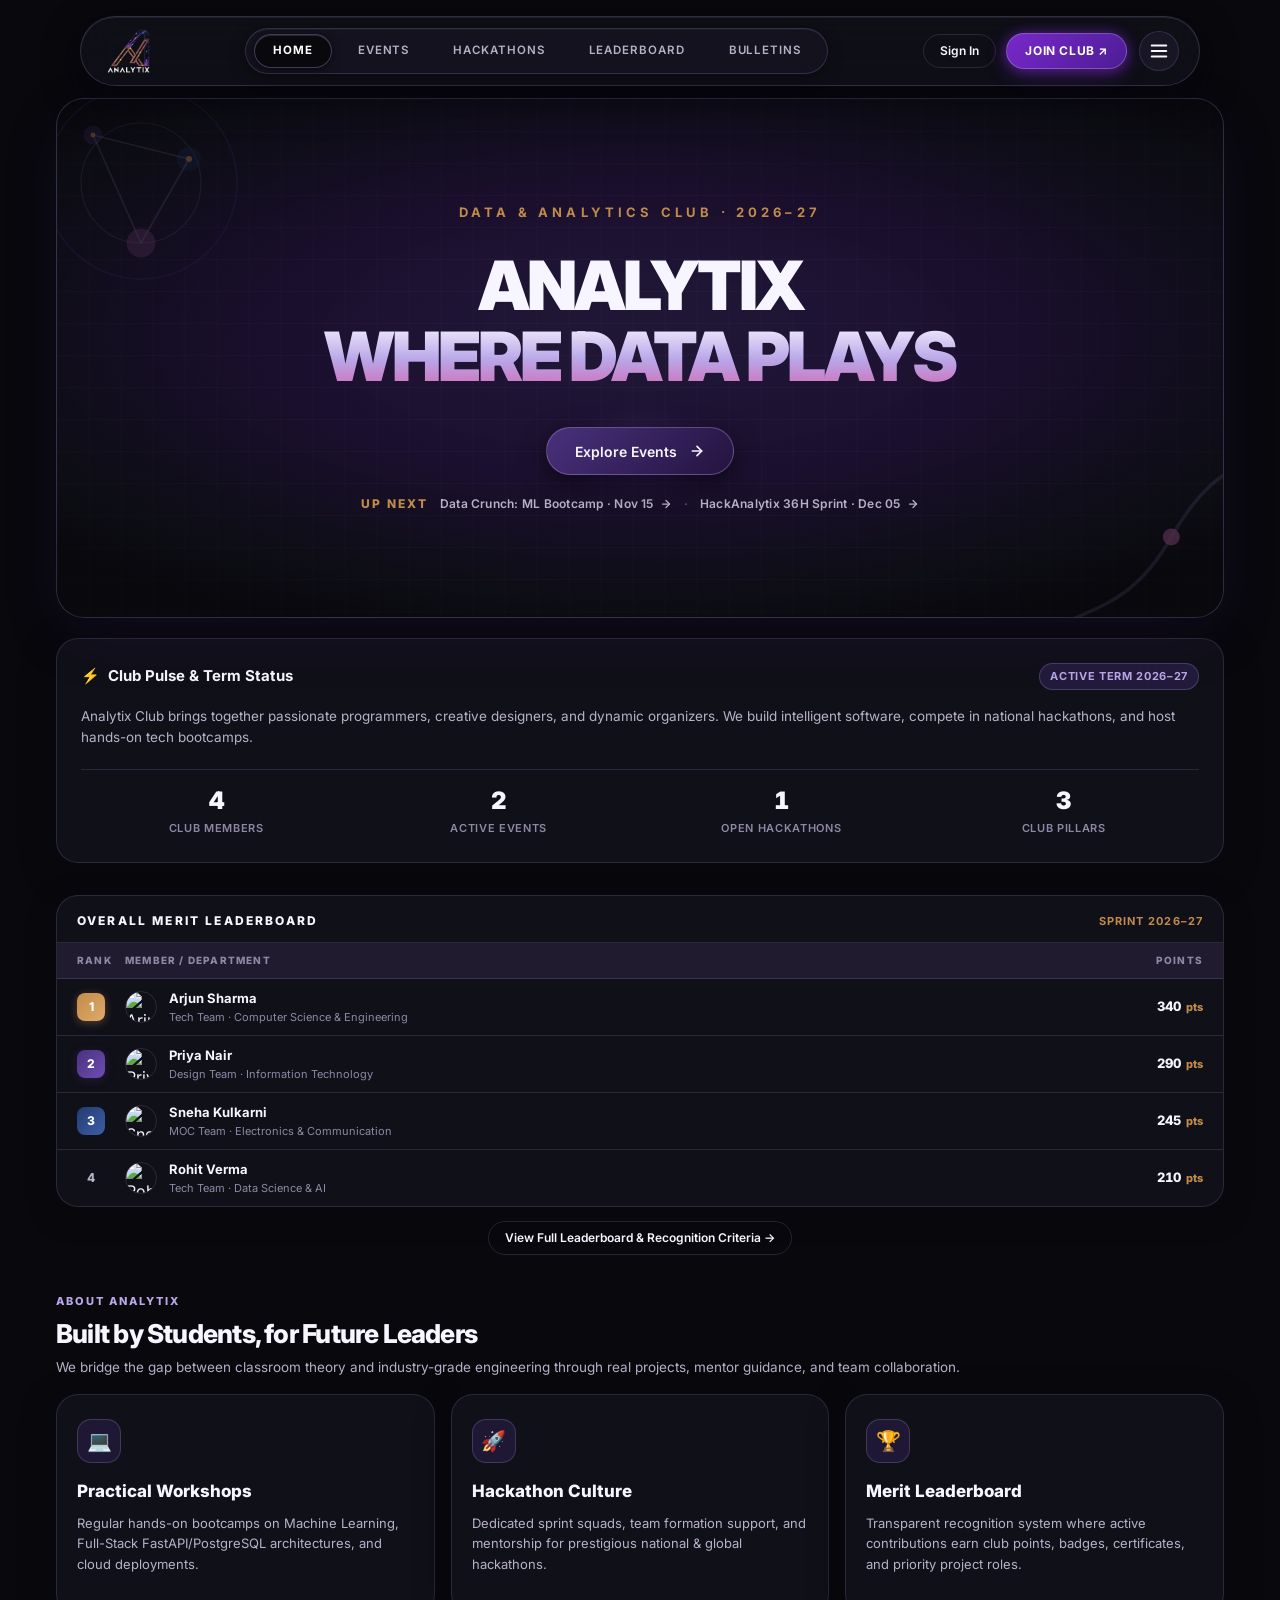
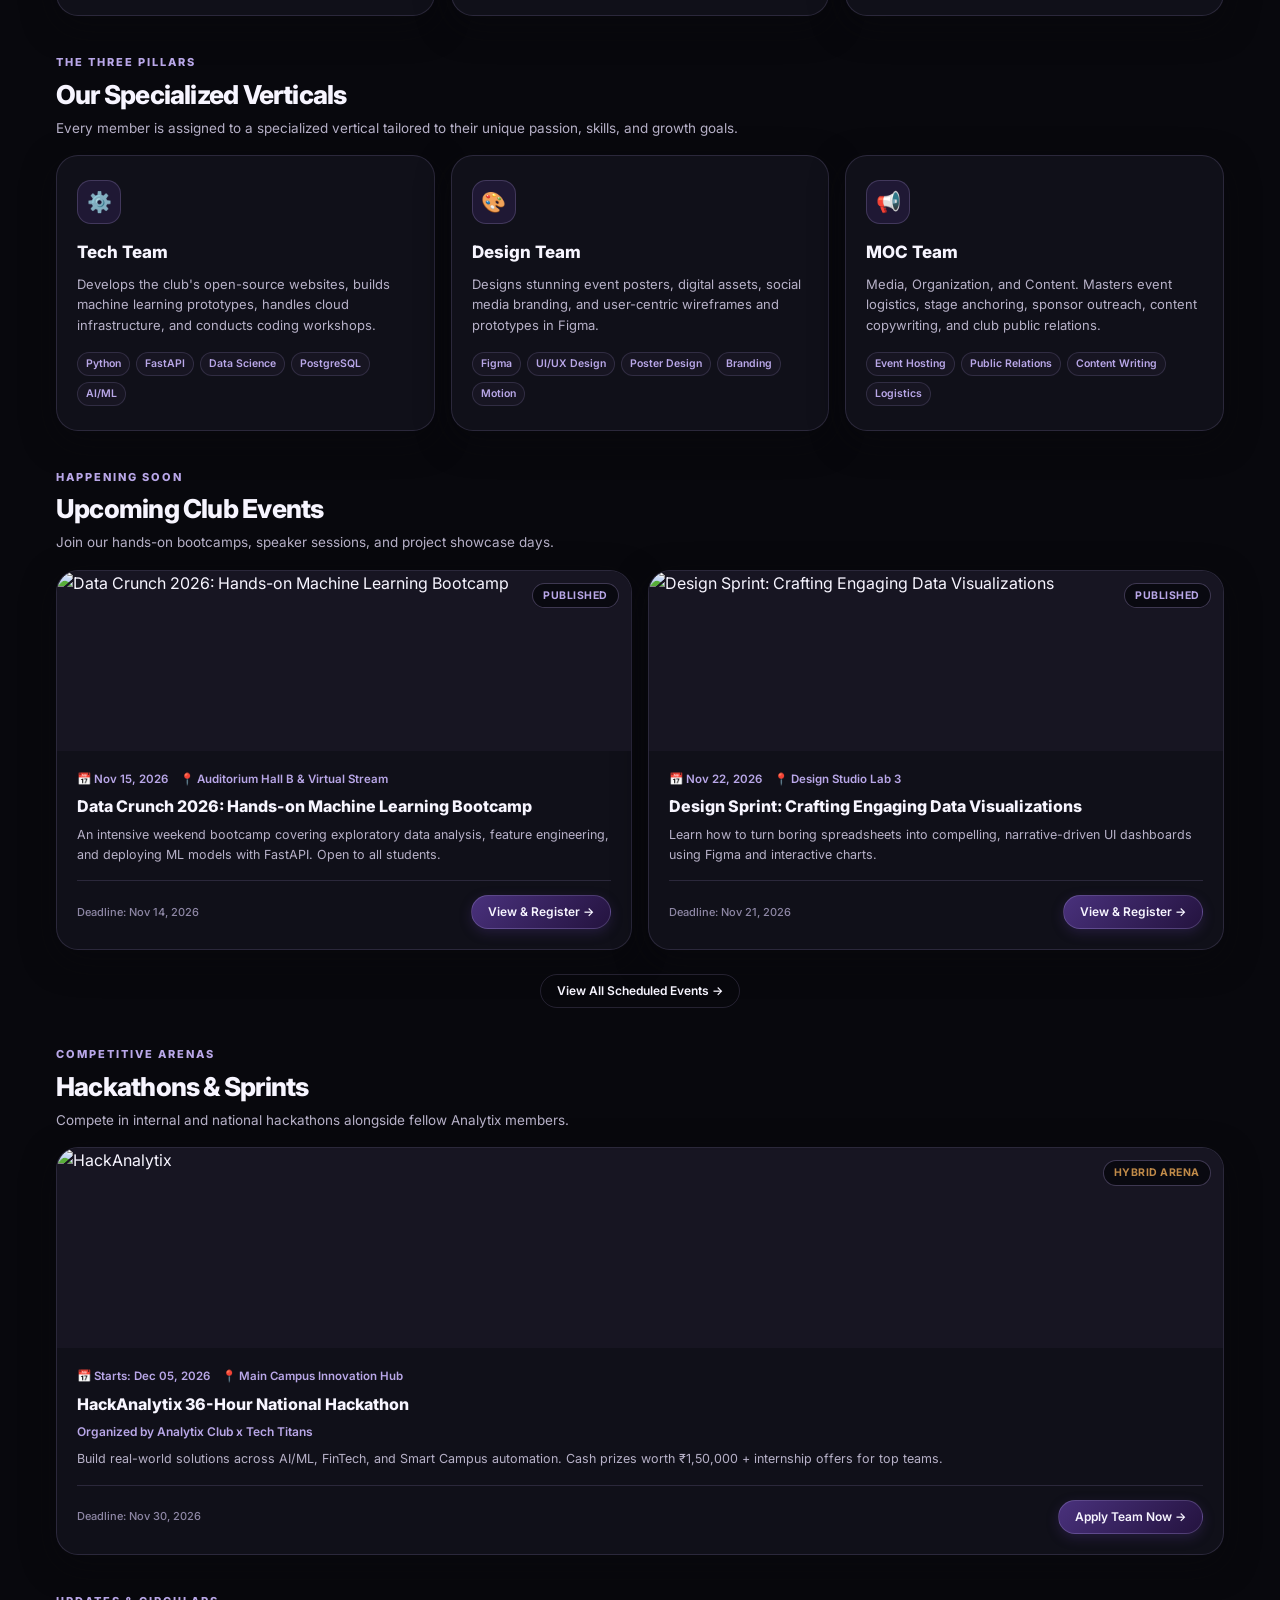
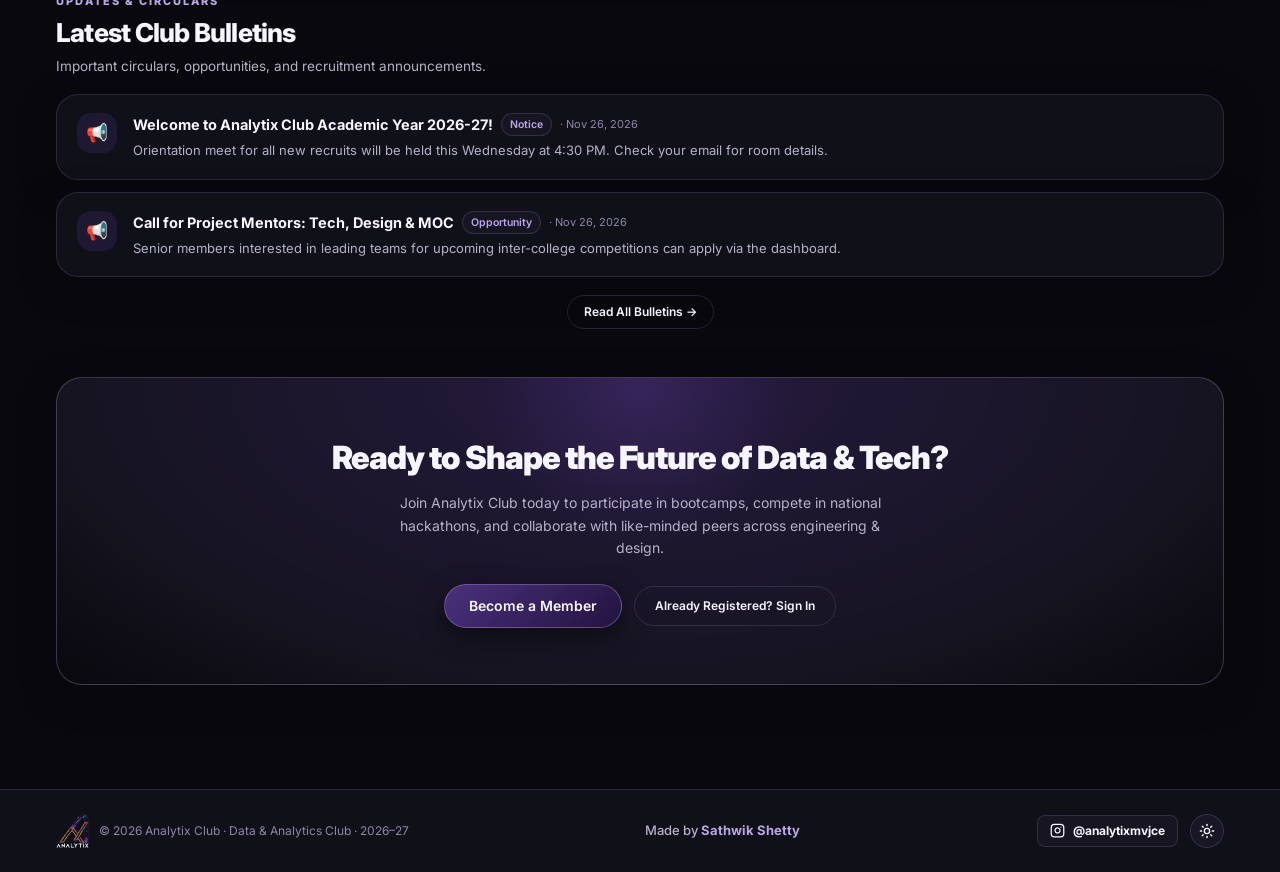
==== commit 93d33e40: "Update ANALYTIX admin portal" ====
--- a/index.html
+++ b/index.html
@@ -524,15 +524,9 @@
     <div class="container footer-inner">
       <div style="display: flex; align-items: center; gap: 10px;"><img src="assets/analytix-logo.png" alt="Analytix Club" style="height: 34px; width: auto; object-fit: contain;"><span>&copy; 2026 Analytix Club · Data &amp; Analytics Club · 2026–27</span></div>
 
-      <nav class="footer-nav" aria-label="Footer navigation">
-        <a href="index.html">Home</a>
-        <a href="#about">About</a>
-        <a href="#teams">Teams</a>
-        <a href="events.html">Events</a>
-        <a href="hackathons.html">Hackathons</a>
-        <a href="announcements.html">Bulletins</a>
-        <a href="leaderboard.html">Leaderboard</a>
-      </nav>
+      <div class="footer-credits">
+        <span>Made by <a href="https://github.com/sathushetty7" target="_blank" rel="noopener noreferrer" class="credit-author">Sathwik Shetty</a></span>
+      </div>
 
       <div style="display: flex; align-items: center; gap: 12px;">
         <!-- Social link pill -->
--- a/css/style.css
+++ b/css/style.css
@@ -113,8 +113,36 @@
 }
 
 html[data-theme="light"] .header-pill {
-  background-color: rgba(255, 255, 255, 0.92);
-  box-shadow: 0 8px 28px rgba(36, 19, 63, 0.08);
+  background-color: rgba(255, 255, 255, 0.90);
+  border-color: rgba(73, 49, 124, 0.18);
+  box-shadow: 0 10px 30px rgba(36, 19, 63, 0.10);
+}
+
+html[data-theme="light"] .nav-center-pill {
+  background: rgba(239, 235, 249, 0.85);
+  border-color: rgba(73, 49, 124, 0.16);
+  box-shadow: inset 0 1px 1px rgba(0, 0, 0, 0.05), 0 2px 8px rgba(73, 49, 124, 0.08);
+}
+
+html[data-theme="light"] .nav-pill-link {
+  color: #5C3E9C;
+}
+
+html[data-theme="light"] .nav-pill-link:hover {
+  color: #24133F;
+  background: rgba(73, 49, 124, 0.10);
+}
+
+html[data-theme="light"] .nav-pill-link.active {
+  color: #FFFFFF;
+  background: #24133F;
+  border-color: #382362;
+  box-shadow: 0 2px 8px rgba(73, 49, 124, 0.25);
+}
+
+html[data-theme="light"] .nav-cta-glow {
+  background: linear-gradient(135deg, #5C3E9C 0%, #382362 100%);
+  box-shadow: 0 4px 16px rgba(92, 62, 156, 0.40);
 }
 
 html[data-theme="light"] .nav-toggle-btn {
@@ -234,14 +262,21 @@
 }
 
 /* =============================================================================
-   1. STICKY HEADER BAR (Full-Width Navbar)
+   1. FLOATING CURVY PILL HEADER BAR
    ============================================================================= */
 .header-wrapper {
   position: sticky;
   top: 0;
   z-index: 50;
   width: 100%;
-  padding: 0;
+  padding: 12px 14px 0 14px;
+  pointer-events: none;
+}
+
+@media (min-width: 640px) {
+  .header-wrapper {
+    padding: 16px 20px 0 20px;
+  }
 }
 
 .header-container {
@@ -249,43 +284,44 @@
   margin-left: auto;
   margin-right: auto;
   width: 100%;
-  max-width: 100%;
+  max-width: 1120px;
+  pointer-events: auto;
 }
 
 .header-pill {
   display: flex;
-  height: 68px;
+  height: 64px;
   width: 100%;
   align-items: center;
   justify-content: space-between;
-  border-radius: 0;
-  border: none;
-  border-bottom: 1px solid var(--line);
-  background-color: rgba(16, 16, 25, 0.92);
-  padding-left: 20px;
-  padding-right: 20px;
-  box-shadow: 0 10px 32px rgba(8, 8, 13, 0.65);
-  backdrop-filter: blur(16px);
-  -webkit-backdrop-filter: blur(16px);
+  border-radius: var(--radius-full);
+  border: 1px solid rgba(185, 167, 232, 0.20);
+  background-color: rgba(16, 16, 25, 0.88);
+  padding-left: 18px;
+  padding-right: 14px;
+  box-shadow: 0 12px 36px rgba(4, 4, 10, 0.55), inset 0 1px 1px rgba(255, 255, 255, 0.08);
+  backdrop-filter: blur(20px);
+  -webkit-backdrop-filter: blur(20px);
   transition: border-color var(--transition-fast), box-shadow var(--transition-fast);
 }
 
 .header-pill:hover {
-  border-bottom-color: rgba(185, 167, 232, 0.30);
+  border-color: rgba(185, 167, 232, 0.38);
+  box-shadow: 0 14px 40px rgba(4, 4, 10, 0.65), 0 0 24px rgba(73, 49, 124, 0.20);
 }
 
 @media (min-width: 640px) {
   .header-pill {
-    height: 76px;
-    padding-left: 40px;
-    padding-right: 40px;
+    height: 70px;
+    padding-left: 22px;
+    padding-right: 18px;
   }
 }
 
 @media (min-width: 1024px) {
   .header-pill {
-    padding-left: 56px;
-    padding-right: 56px;
+    padding-left: 26px;
+    padding-right: 20px;
   }
 }
 
@@ -294,31 +330,88 @@
   height: 100%;
   align-items: center;
   gap: 12px;
+  flex-shrink: 0;
   min-width: 0;
+  text-decoration: none;
 }
 
 .brand-logo-img {
-  height: 48px;
+  height: 38px;
   width: auto;
   object-fit: contain;
+  transition: transform var(--transition-fast);
+}
+
+.brand-link:hover .brand-logo-img {
+  transform: scale(1.03);
 }
 
 @media (min-width: 640px) {
   .brand-logo-img {
-    height: 56px;
-  }
+    height: 44px;
+  }
+}
+
+/* Center Segmented Navigation (Curvy Pill with Clean Spacing & Gaps) */
+.nav-center-pill {
+  display: none;
+  align-items: center;
+  gap: 8px;
+  padding: 5px 8px;
+  border-radius: var(--radius-full);
+  background: rgba(23, 21, 34, 0.65);
+  border: 1px solid rgba(185, 167, 232, 0.20);
+  backdrop-filter: blur(14px);
+  -webkit-backdrop-filter: blur(14px);
+  box-shadow: inset 0 1px 1px rgba(255, 255, 255, 0.05), 0 4px 16px rgba(0, 0, 0, 0.35);
+}
+
+@media (min-width: 1024px) {
+  .nav-center-pill {
+    display: flex;
+  }
+}
+
+.nav-pill-link {
+  display: inline-flex;
+  align-items: center;
+  justify-content: center;
+  padding: 7px 18px;
+  font-size: 11.5px;
+  font-weight: 600;
+  letter-spacing: 0.08em;
+  text-transform: uppercase;
+  color: var(--text-secondary);
+  border-radius: var(--radius-full);
+  text-decoration: none;
+  transition: all var(--transition-fast);
+  white-space: nowrap;
+}
+
+.nav-pill-link:hover {
+  color: #FFFFFF;
+  background: rgba(185, 167, 232, 0.12);
+}
+
+.nav-pill-link.active {
+  color: #FFFFFF;
+  background: #08080D;
+  font-weight: 700;
+  border: 1px solid rgba(185, 167, 232, 0.32);
+  box-shadow: 0 2px 8px rgba(0, 0, 0, 0.5), inset 0 1px 0 rgba(255, 255, 255, 0.12);
 }
 
 .header-right {
   display: flex;
   align-items: center;
   gap: 12px;
+  flex-shrink: 0;
 }
 
 .header-auth-pills {
   display: none;
   align-items: center;
-  gap: 8px;
+  gap: 10px;
 }
 
 .header-auth-pills:has(.apple-account-menu) {
@@ -329,6 +422,34 @@
   .header-auth-pills {
     display: flex;
   }
+}
+
+/* Glowing Electric Purple Action Button (Like GET IN TOUCH in reference) */
+.nav-cta-glow {
+  display: inline-flex;
+  align-items: center;
+  gap: 6px;
+  padding: 8px 18px;
+  border-radius: var(--radius-full);
+  background: linear-gradient(135deg, #7928CA 0%, #4C1D95 100%);
+  color: #FFFFFF;
+  font-size: 12px;
+  font-weight: 700;
+  letter-spacing: 0.05em;
+  text-transform: uppercase;
+  border: 1px solid rgba(255, 255, 255, 0.22);
+  box-shadow: 0 4px 18px rgba(121, 40, 202, 0.55), 0 0 12px rgba(121, 40, 202, 0.35);
+  transition: all var(--transition-fast);
+  text-decoration: none;
+  white-space: nowrap;
+}
+
+.nav-cta-glow:hover {
+  background: linear-gradient(135deg, #8B5CF6 0%, #5E17EB 100%);
+  border-color: rgba(255, 255, 255, 0.45);
+  box-shadow: 0 6px 26px rgba(139, 92, 246, 0.75), 0 0 18px rgba(94, 23, 235, 0.55);
+  transform: translateY(-1px);
+  color: #FFFFFF;
 }
 
 /* Logged-in Navbar Account Pill & Dropdown */
@@ -525,12 +646,12 @@
 /* Floating Navigation Dropdown (Exact MVJCE Spec) */
 .nav-dropdown {
   position: absolute;
-  right: 20px;
-  top: calc(100% + 8px);
+  right: 0;
+  top: calc(100% + 10px);
   z-index: 60;
   width: min(260px, calc(100vw - 24px));
   overflow: hidden;
-  border-radius: var(--radius-lg);
+  border-radius: var(--radius-xl);
   border: 1px solid var(--line);
   background-color: var(--surface);
   padding: 8px;
@@ -544,13 +665,13 @@
 
 @media (min-width: 640px) {
   .nav-dropdown {
-    right: 40px;
+    right: 0;
   }
 }
 
 @media (min-width: 1024px) {
   .nav-dropdown {
-    right: 56px;
+    right: 0;
   }
 }
 
@@ -1366,6 +1487,7 @@
   font-size: 12px;
   font-weight: 600;
   border: 1px solid var(--line);
+  white-space: nowrap;
   transition: background-color var(--transition-fast), border-color var(--transition-fast);
 }
 
@@ -1528,6 +1650,41 @@
   }
 }
 
+.footer-credits {
+  display: inline-flex;
+  align-items: center;
+  justify-content: center;
+  gap: 8px;
+  font-size: 13px;
+  font-weight: 500;
+  color: var(--text-secondary);
+  text-align: center;
+}
+
+.footer-credits .credit-dot {
+  color: rgba(185, 167, 232, 0.45);
+}
+
+.footer-credits .credit-author {
+  color: var(--starlight-lavender);
+  font-weight: 700;
+  text-decoration: none;
+  transition: color var(--transition-fast), text-shadow var(--transition-fast);
+}
+
+.footer-credits .credit-author:hover {
+  color: #FFFFFF;
+  text-shadow: 0 0 12px rgba(185, 167, 232, 0.6);
+}
+
+html[data-theme="light"] .footer-credits .credit-author {
+  color: #49317C;
+}
+
+html[data-theme="light"] .footer-credits .credit-author:hover {
+  color: #24133F;
+}
+
 .footer-nav {
   display: flex;
   flex-wrap: wrap;
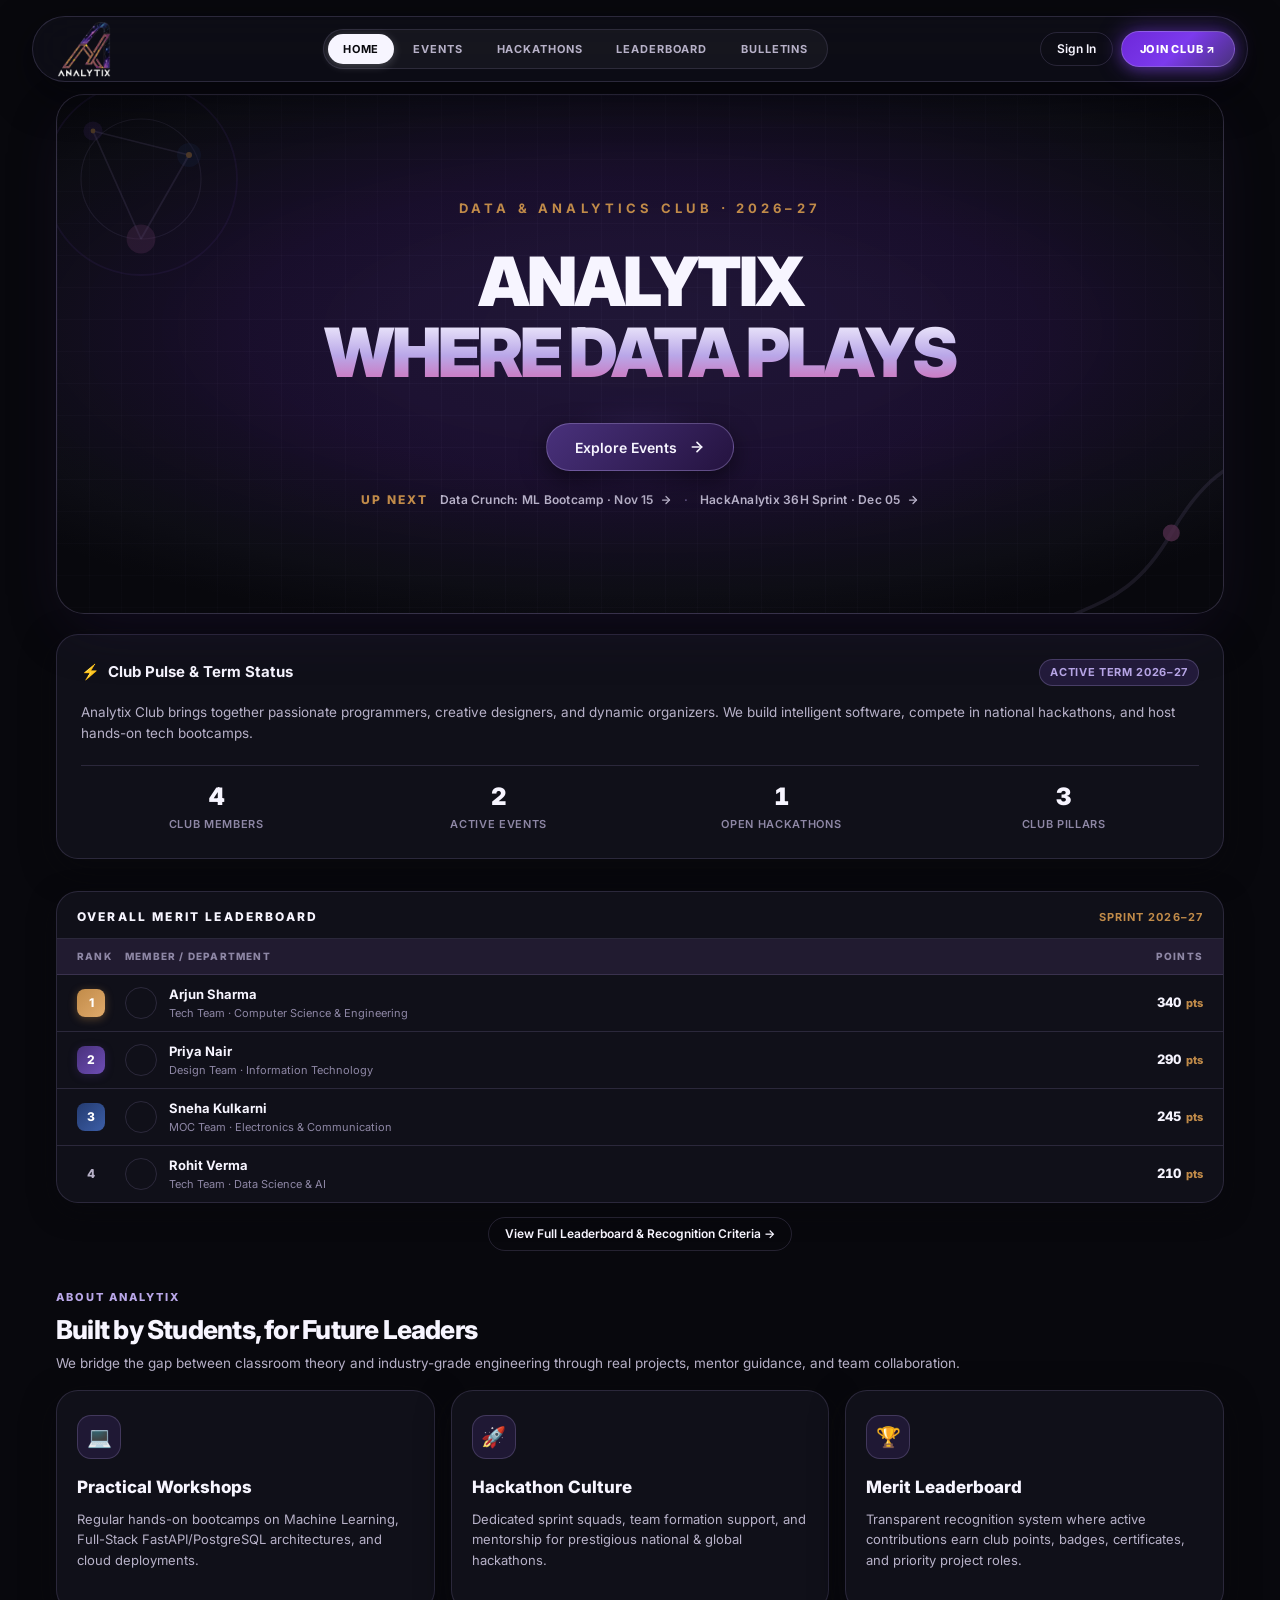
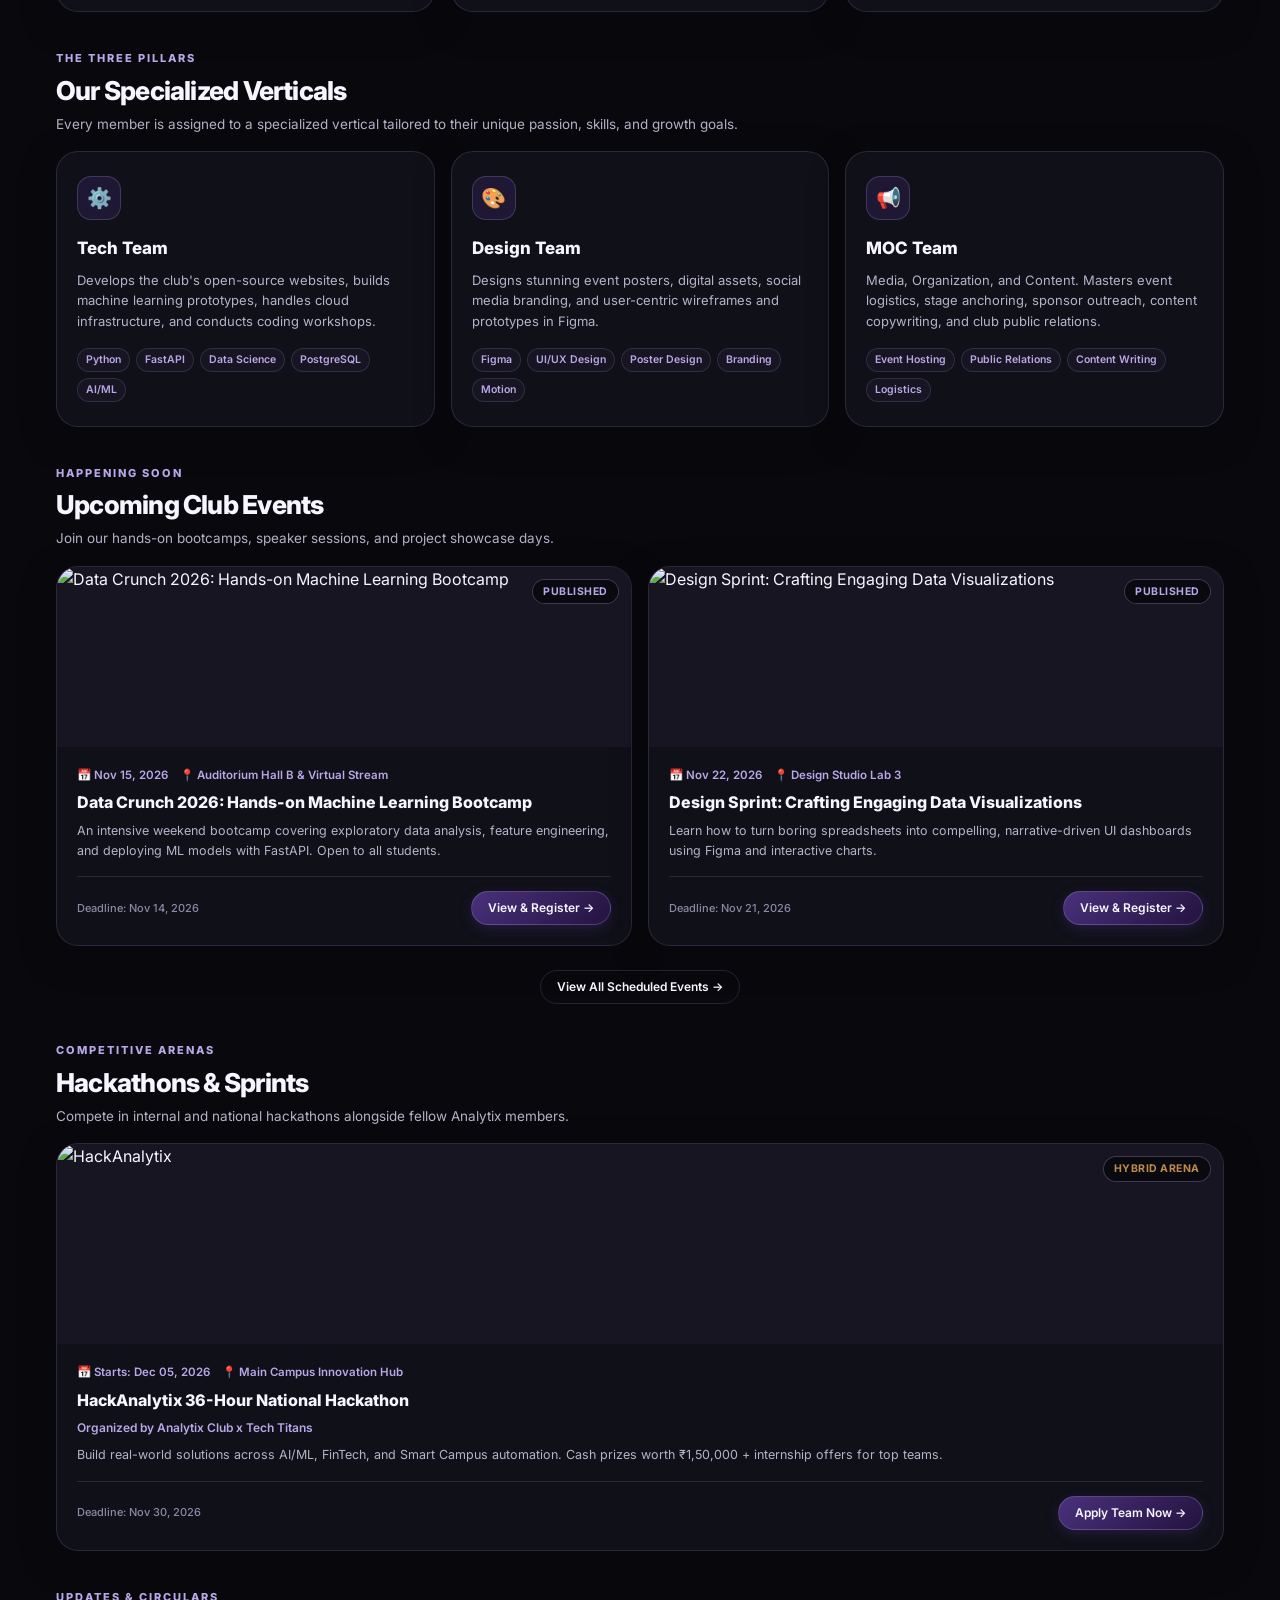
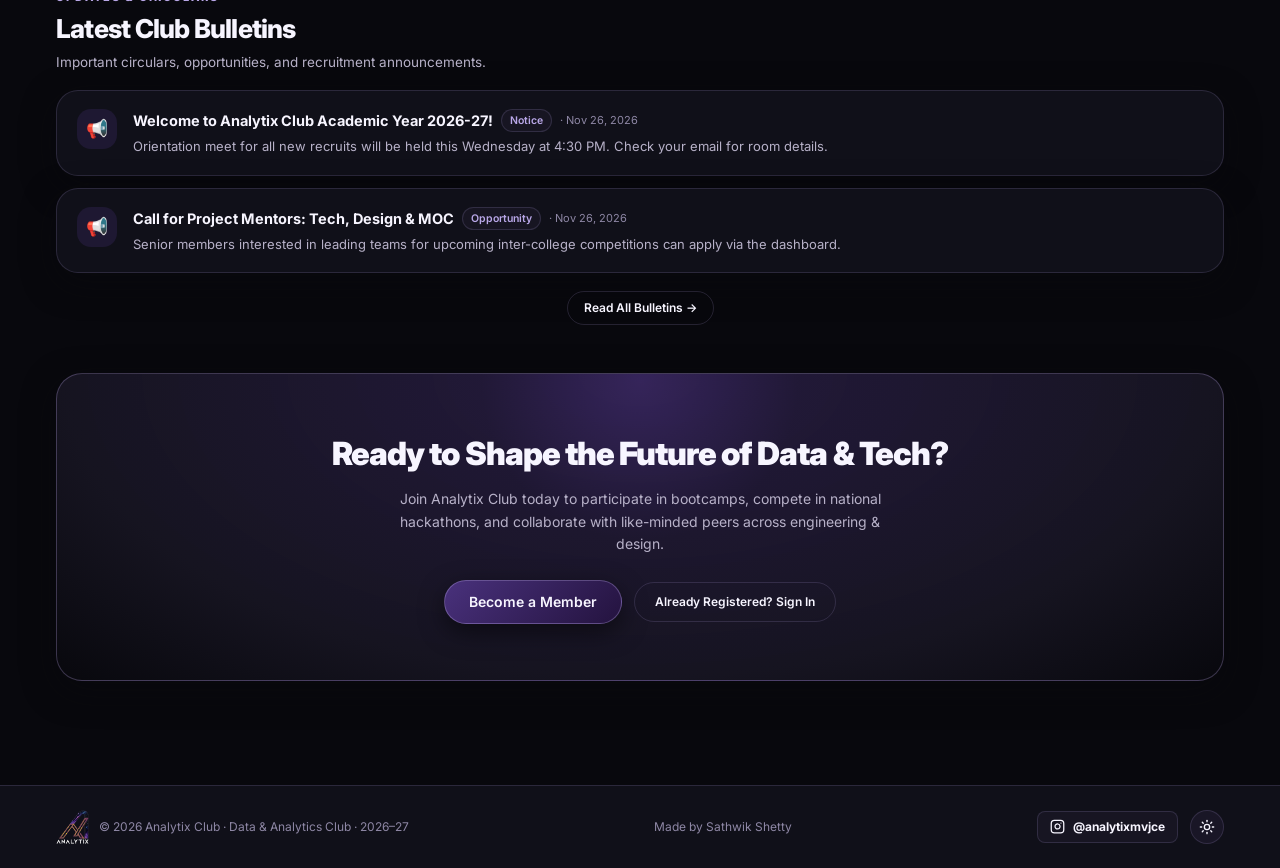
==== commit 2a09ab63: "final commit" ====
--- a/index.html
+++ b/index.html
@@ -556,7 +556,7 @@
 
   <!-- Scripts -->
   <script src="js/api.js"></script>
-  <script src="js/auth.js"></script>
+  <script src="js/auth.js?v=2.2"></script>
   <script src="js/events.js"></script>
 </body>
 </html>
--- a/css/style.css
+++ b/css/style.css
@@ -113,36 +113,8 @@
 }
 
 html[data-theme="light"] .header-pill {
-  background-color: rgba(255, 255, 255, 0.90);
-  border-color: rgba(73, 49, 124, 0.18);
-  box-shadow: 0 10px 30px rgba(36, 19, 63, 0.10);
-}
-
-html[data-theme="light"] .nav-center-pill {
-  background: rgba(239, 235, 249, 0.85);
-  border-color: rgba(73, 49, 124, 0.16);
-  box-shadow: inset 0 1px 1px rgba(0, 0, 0, 0.05), 0 2px 8px rgba(73, 49, 124, 0.08);
-}
-
-html[data-theme="light"] .nav-pill-link {
-  color: #5C3E9C;
-}
-
-html[data-theme="light"] .nav-pill-link:hover {
-  color: #24133F;
-  background: rgba(73, 49, 124, 0.10);
-}
-
-html[data-theme="light"] .nav-pill-link.active {
-  color: #FFFFFF;
-  background: #24133F;
-  border-color: #382362;
-  box-shadow: 0 2px 8px rgba(73, 49, 124, 0.25);
-}
-
-html[data-theme="light"] .nav-cta-glow {
-  background: linear-gradient(135deg, #5C3E9C 0%, #382362 100%);
-  box-shadow: 0 4px 16px rgba(92, 62, 156, 0.40);
+  background-color: rgba(255, 255, 255, 0.92);
+  box-shadow: 0 8px 28px rgba(36, 19, 63, 0.08);
 }
 
 html[data-theme="light"] .nav-toggle-btn {
@@ -262,20 +234,19 @@
 }
 
 /* =============================================================================
-   1. FLOATING CURVY PILL HEADER BAR
+   1. STICKY FLOATING GLASS PILL NAVBAR (Reference Pill Layout)
    ============================================================================= */
 .header-wrapper {
   position: sticky;
   top: 0;
   z-index: 50;
   width: 100%;
-  padding: 12px 14px 0 14px;
-  pointer-events: none;
+  padding: 14px 16px 0 16px;
 }
 
 @media (min-width: 640px) {
   .header-wrapper {
-    padding: 16px 20px 0 20px;
+    padding: 16px 32px 0 32px;
   }
 }
 
@@ -284,134 +255,153 @@
   margin-left: auto;
   margin-right: auto;
   width: 100%;
-  max-width: 1120px;
-  pointer-events: auto;
+  max-width: 1280px;
 }
 
 .header-pill {
   display: flex;
-  height: 64px;
+  height: 62px;
   width: 100%;
   align-items: center;
   justify-content: space-between;
   border-radius: var(--radius-full);
-  border: 1px solid rgba(185, 167, 232, 0.20);
-  background-color: rgba(16, 16, 25, 0.88);
-  padding-left: 18px;
-  padding-right: 14px;
-  box-shadow: 0 12px 36px rgba(4, 4, 10, 0.55), inset 0 1px 1px rgba(255, 255, 255, 0.08);
-  backdrop-filter: blur(20px);
-  -webkit-backdrop-filter: blur(20px);
-  transition: border-color var(--transition-fast), box-shadow var(--transition-fast);
+  border: 1px solid rgba(185, 167, 232, 0.18);
+  background-color: rgba(16, 16, 25, 0.72);
+  padding: 0 10px 0 20px;
+  box-shadow: 0 12px 40px rgba(4, 4, 10, 0.55);
+  backdrop-filter: blur(24px);
+  -webkit-backdrop-filter: blur(24px);
+  transition: border-color var(--transition-fast), box-shadow var(--transition-fast), background-color var(--transition-fast);
 }
 
 .header-pill:hover {
-  border-color: rgba(185, 167, 232, 0.38);
-  box-shadow: 0 14px 40px rgba(4, 4, 10, 0.65), 0 0 24px rgba(73, 49, 124, 0.20);
+  border-color: rgba(185, 167, 232, 0.34);
 }
 
 @media (min-width: 640px) {
   .header-pill {
-    height: 70px;
-    padding-left: 22px;
-    padding-right: 18px;
-  }
-}
-
-@media (min-width: 1024px) {
-  .header-pill {
-    padding-left: 26px;
-    padding-right: 20px;
-  }
-}
-
-.brand-link {
-  display: flex;
-  height: 100%;
-  align-items: center;
-  gap: 12px;
-  flex-shrink: 0;
-  min-width: 0;
-  text-decoration: none;
-}
-
-.brand-logo-img {
-  height: 38px;
-  width: auto;
-  object-fit: contain;
-  transition: transform var(--transition-fast);
-}
-
-.brand-link:hover .brand-logo-img {
-  transform: scale(1.03);
-}
-
-@media (min-width: 640px) {
-  .brand-logo-img {
-    height: 44px;
-  }
-}
-
-/* Center Segmented Navigation (Curvy Pill with Clean Spacing & Gaps) */
+    height: 66px;
+    padding: 0 12px 0 24px;
+  }
+}
+
+html[data-theme="light"] .header-pill {
+  background-color: rgba(255, 255, 255, 0.80);
+  border-color: rgba(73, 49, 124, 0.14);
+  box-shadow: 0 10px 32px rgba(36, 19, 63, 0.08);
+}
+
+/* Center Segmented Navigation Pill */
 .nav-center-pill {
   display: none;
   align-items: center;
-  gap: 8px;
-  padding: 5px 8px;
+  gap: 4px;
+  padding: 4px;
   border-radius: var(--radius-full);
-  background: rgba(23, 21, 34, 0.65);
-  border: 1px solid rgba(185, 167, 232, 0.20);
-  backdrop-filter: blur(14px);
-  -webkit-backdrop-filter: blur(14px);
-  box-shadow: inset 0 1px 1px rgba(255, 255, 255, 0.05), 0 4px 16px rgba(0, 0, 0, 0.35);
-}
-
-@media (min-width: 1024px) {
+  background: rgba(255, 255, 255, 0.04);
+  border: 1px solid rgba(185, 167, 232, 0.14);
+}
+
+@media (min-width: 900px) {
   .nav-center-pill {
-    display: flex;
-  }
+    display: inline-flex;
+  }
+  .header-pill:has(.nav-center-pill) .nav-toggle-btn {
+    display: none;
+  }
+}
+
+html[data-theme="light"] .nav-center-pill {
+  background: rgba(73, 49, 124, 0.05);
+  border-color: rgba(73, 49, 124, 0.12);
 }
 
 .nav-pill-link {
   display: inline-flex;
   align-items: center;
   justify-content: center;
-  padding: 7px 18px;
-  font-size: 11.5px;
-  font-weight: 600;
+  padding: 7px 15px;
+  border-radius: var(--radius-full);
+  font-size: 11px;
+  font-weight: 700;
   letter-spacing: 0.08em;
   text-transform: uppercase;
   color: var(--text-secondary);
+  text-decoration: none;
+  transition: background-color 0.2s ease, color 0.2s ease, box-shadow 0.2s ease;
+}
+
+.nav-pill-link:hover {
+  color: var(--text);
+  background: rgba(185, 167, 232, 0.10);
+}
+
+.nav-pill-link.active {
+  background: #F7F5FF;
+  color: #08080D;
+  box-shadow: 0 2px 10px rgba(247, 245, 255, 0.22);
+}
+
+html[data-theme="light"] .nav-pill-link.active {
+  background: #111118;
+  color: #FFFFFF;
+  box-shadow: 0 4px 12px rgba(17, 17, 24, 0.20);
+}
+
+/* Vibrant Violet Glow CTA Pill */
+.nav-cta-glow {
+  display: inline-flex;
+  align-items: center;
+  gap: 6px;
+  padding: 9px 18px;
   border-radius: var(--radius-full);
+  font-size: 11px;
+  font-weight: 800;
+  letter-spacing: 0.07em;
+  text-transform: uppercase;
+  color: #FFFFFF;
+  background: linear-gradient(135deg, #6d28d9 0%, #7c3aed 50%, #49317C 100%);
+  box-shadow: 0 0 22px rgba(124, 58, 237, 0.55), 0 4px 12px rgba(73, 49, 124, 0.45);
+  border: 1px solid rgba(185, 167, 232, 0.35);
   text-decoration: none;
-  transition: all var(--transition-fast);
-  white-space: nowrap;
-}
-
-.nav-pill-link:hover {
-  color: #FFFFFF;
-  background: rgba(185, 167, 232, 0.12);
-}
-
-.nav-pill-link.active {
-  color: #FFFFFF;
-  background: #08080D;
-  font-weight: 700;
-  border: 1px solid rgba(185, 167, 232, 0.32);
-  box-shadow: 0 2px 8px rgba(0, 0, 0, 0.5), inset 0 1px 0 rgba(255, 255, 255, 0.12);
+  transition: transform 0.18s ease, box-shadow 0.18s ease;
+}
+
+.nav-cta-glow:hover {
+  transform: translateY(-1px);
+  box-shadow: 0 0 28px rgba(124, 58, 237, 0.75), 0 6px 16px rgba(73, 49, 124, 0.55);
+}
+
+.brand-link {
+  display: flex;
+  height: 100%;
+  align-items: center;
+  gap: 12px;
+  min-width: 0;
+}
+
+.brand-logo-img {
+  height: 48px;
+  width: auto;
+  object-fit: contain;
+}
+
+@media (min-width: 640px) {
+  .brand-logo-img {
+    height: 56px;
+  }
 }
 
 .header-right {
   display: flex;
   align-items: center;
   gap: 12px;
-  flex-shrink: 0;
 }
 
 .header-auth-pills {
   display: none;
   align-items: center;
-  gap: 10px;
+  gap: 8px;
 }
 
 .header-auth-pills:has(.apple-account-menu) {
@@ -422,34 +412,6 @@
   .header-auth-pills {
     display: flex;
   }
-}
-
-/* Glowing Electric Purple Action Button (Like GET IN TOUCH in reference) */
-.nav-cta-glow {
-  display: inline-flex;
-  align-items: center;
-  gap: 6px;
-  padding: 8px 18px;
-  border-radius: var(--radius-full);
-  background: linear-gradient(135deg, #7928CA 0%, #4C1D95 100%);
-  color: #FFFFFF;
-  font-size: 12px;
-  font-weight: 700;
-  letter-spacing: 0.05em;
-  text-transform: uppercase;
-  border: 1px solid rgba(255, 255, 255, 0.22);
-  box-shadow: 0 4px 18px rgba(121, 40, 202, 0.55), 0 0 12px rgba(121, 40, 202, 0.35);
-  transition: all var(--transition-fast);
-  text-decoration: none;
-  white-space: nowrap;
-}
-
-.nav-cta-glow:hover {
-  background: linear-gradient(135deg, #8B5CF6 0%, #5E17EB 100%);
-  border-color: rgba(255, 255, 255, 0.45);
-  box-shadow: 0 6px 26px rgba(139, 92, 246, 0.75), 0 0 18px rgba(94, 23, 235, 0.55);
-  transform: translateY(-1px);
-  color: #FFFFFF;
 }
 
 /* Logged-in Navbar Account Pill & Dropdown */
@@ -538,6 +500,84 @@
   padding: 10px 12px;
 }
 
+.apple-dropdown-profile-header {
+  display: flex;
+  align-items: center;
+  gap: 12px;
+}
+
+.apple-dropdown-avatar {
+  position: relative;
+  width: 44px;
+  height: 44px;
+  border-radius: var(--radius-full);
+  overflow: hidden;
+  background: linear-gradient(135deg, var(--galaxy-purple), var(--nebula-blue));
+  display: flex;
+  align-items: center;
+  justify-content: center;
+  font-size: 15px;
+  font-weight: 700;
+  color: var(--ink);
+  cursor: pointer;
+  border: 2px solid rgba(185, 167, 232, 0.35);
+  flex-shrink: 0;
+  transition: transform 0.2s, border-color 0.2s;
+}
+
+.apple-dropdown-avatar:hover {
+  transform: scale(1.05);
+  border-color: var(--starlight-lavender);
+}
+
+.apple-dropdown-avatar img {
+  width: 100%;
+  height: 100%;
+  object-fit: cover;
+  display: block;
+}
+
+.apple-avatar-camera-badge {
+  position: absolute;
+  bottom: 0;
+  right: 0;
+  background: rgba(15, 23, 42, 0.9);
+  border-radius: 50%;
+  font-size: 10px;
+  padding: 2px 3px;
+  line-height: 1;
+  border: 1px solid rgba(255, 255, 255, 0.3);
+}
+
+.apple-dropdown-meta {
+  flex: 1;
+  min-width: 0;
+}
+
+.apple-change-photo-btn {
+  width: 100%;
+  margin-top: 10px;
+  padding: 7px 12px;
+  border-radius: 8px;
+  background: rgba(73, 49, 124, 0.25);
+  border: 1px dashed rgba(185, 167, 232, 0.4);
+  color: var(--starlight-lavender);
+  font-size: 12px;
+  font-weight: 600;
+  cursor: pointer;
+  display: flex;
+  align-items: center;
+  justify-content: center;
+  gap: 6px;
+  transition: all 0.2s ease;
+}
+
+.apple-change-photo-btn:hover {
+  background: rgba(73, 49, 124, 0.5);
+  border-color: var(--starlight-lavender);
+  color: #ffffff;
+}
+
 .apple-dropdown-name {
   font-size: 14px;
   font-weight: 700;
@@ -646,12 +686,12 @@
 /* Floating Navigation Dropdown (Exact MVJCE Spec) */
 .nav-dropdown {
   position: absolute;
-  right: 0;
-  top: calc(100% + 10px);
+  right: 20px;
+  top: calc(100% + 8px);
   z-index: 60;
   width: min(260px, calc(100vw - 24px));
   overflow: hidden;
-  border-radius: var(--radius-xl);
+  border-radius: var(--radius-lg);
   border: 1px solid var(--line);
   background-color: var(--surface);
   padding: 8px;
@@ -665,13 +705,13 @@
 
 @media (min-width: 640px) {
   .nav-dropdown {
-    right: 0;
+    right: 40px;
   }
 }
 
 @media (min-width: 1024px) {
   .nav-dropdown {
-    right: 0;
+    right: 56px;
   }
 }
 
@@ -1487,7 +1527,6 @@
   font-size: 12px;
   font-weight: 600;
   border: 1px solid var(--line);
-  white-space: nowrap;
   transition: background-color var(--transition-fast), border-color var(--transition-fast);
 }
 
@@ -1650,41 +1689,6 @@
   }
 }
 
-.footer-credits {
-  display: inline-flex;
-  align-items: center;
-  justify-content: center;
-  gap: 8px;
-  font-size: 13px;
-  font-weight: 500;
-  color: var(--text-secondary);
-  text-align: center;
-}
-
-.footer-credits .credit-dot {
-  color: rgba(185, 167, 232, 0.45);
-}
-
-.footer-credits .credit-author {
-  color: var(--starlight-lavender);
-  font-weight: 700;
-  text-decoration: none;
-  transition: color var(--transition-fast), text-shadow var(--transition-fast);
-}
-
-.footer-credits .credit-author:hover {
-  color: #FFFFFF;
-  text-shadow: 0 0 12px rgba(185, 167, 232, 0.6);
-}
-
-html[data-theme="light"] .footer-credits .credit-author {
-  color: #49317C;
-}
-
-html[data-theme="light"] .footer-credits .credit-author:hover {
-  color: #24133F;
-}
-
 .footer-nav {
   display: flex;
   flex-wrap: wrap;
